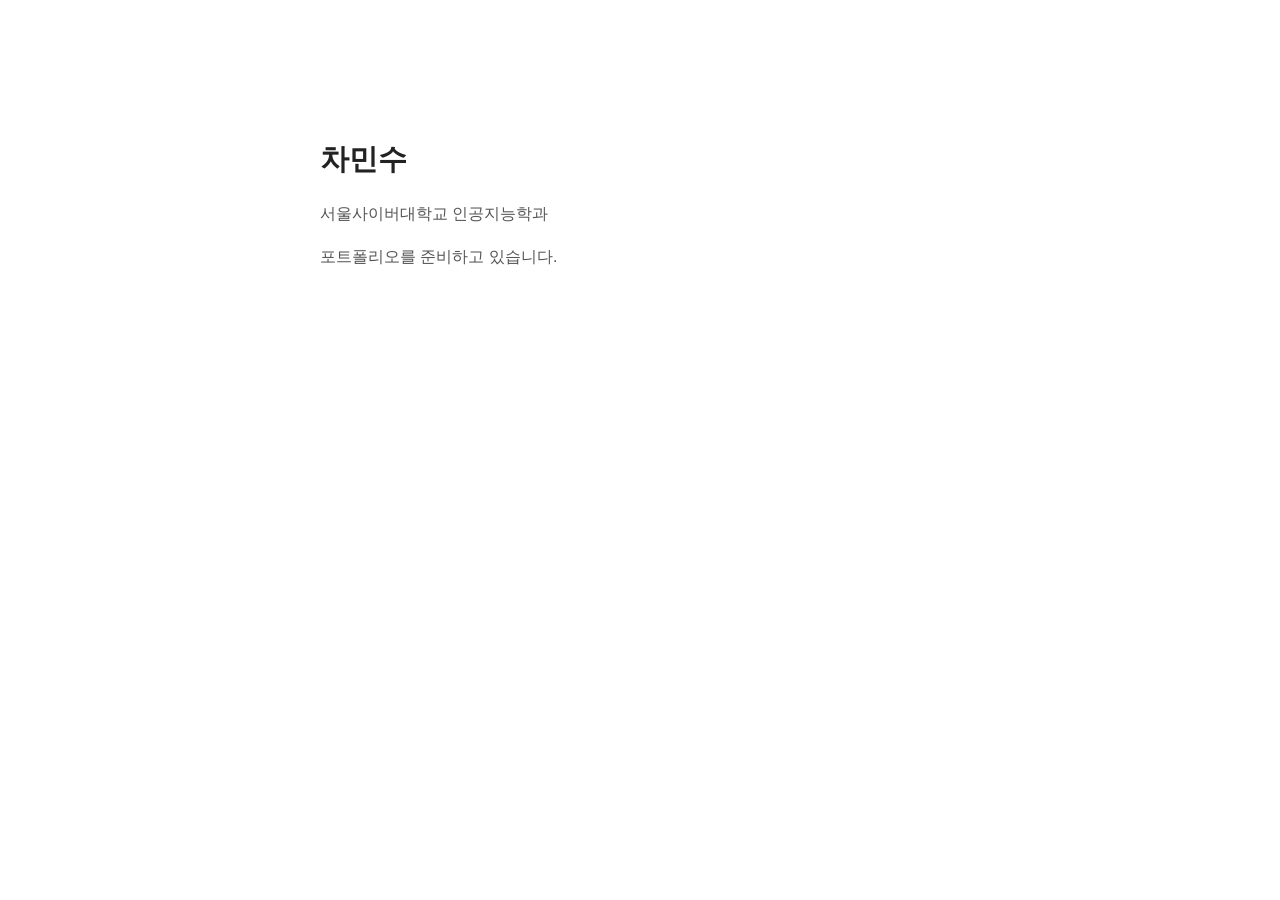
==== index.html @ f583bb8f "init: 포트폴리오 자리표시 페이지와 README 추가" ====
<!DOCTYPE html>
<html lang="ko">
<head>
  <meta charset="utf-8">
  <meta name="viewport" content="width=device-width, initial-scale=1">
  <title>차민수 포트폴리오</title>
  <style>
    body { font-family: -apple-system, "Apple SD Gothic Neo", "Noto Sans KR", sans-serif; max-width: 640px; margin: 15vh auto; padding: 0 16px; line-height: 1.7; color: #222; }
    h1 { font-size: 1.8rem; margin-bottom: .2rem; }
    p { color: #555; }
  </style>
</head>
<body>
  <h1>차민수</h1>
  <p>서울사이버대학교 인공지능학과</p>
  <p>포트폴리오를 준비하고 있습니다.</p>
</body>
</html>
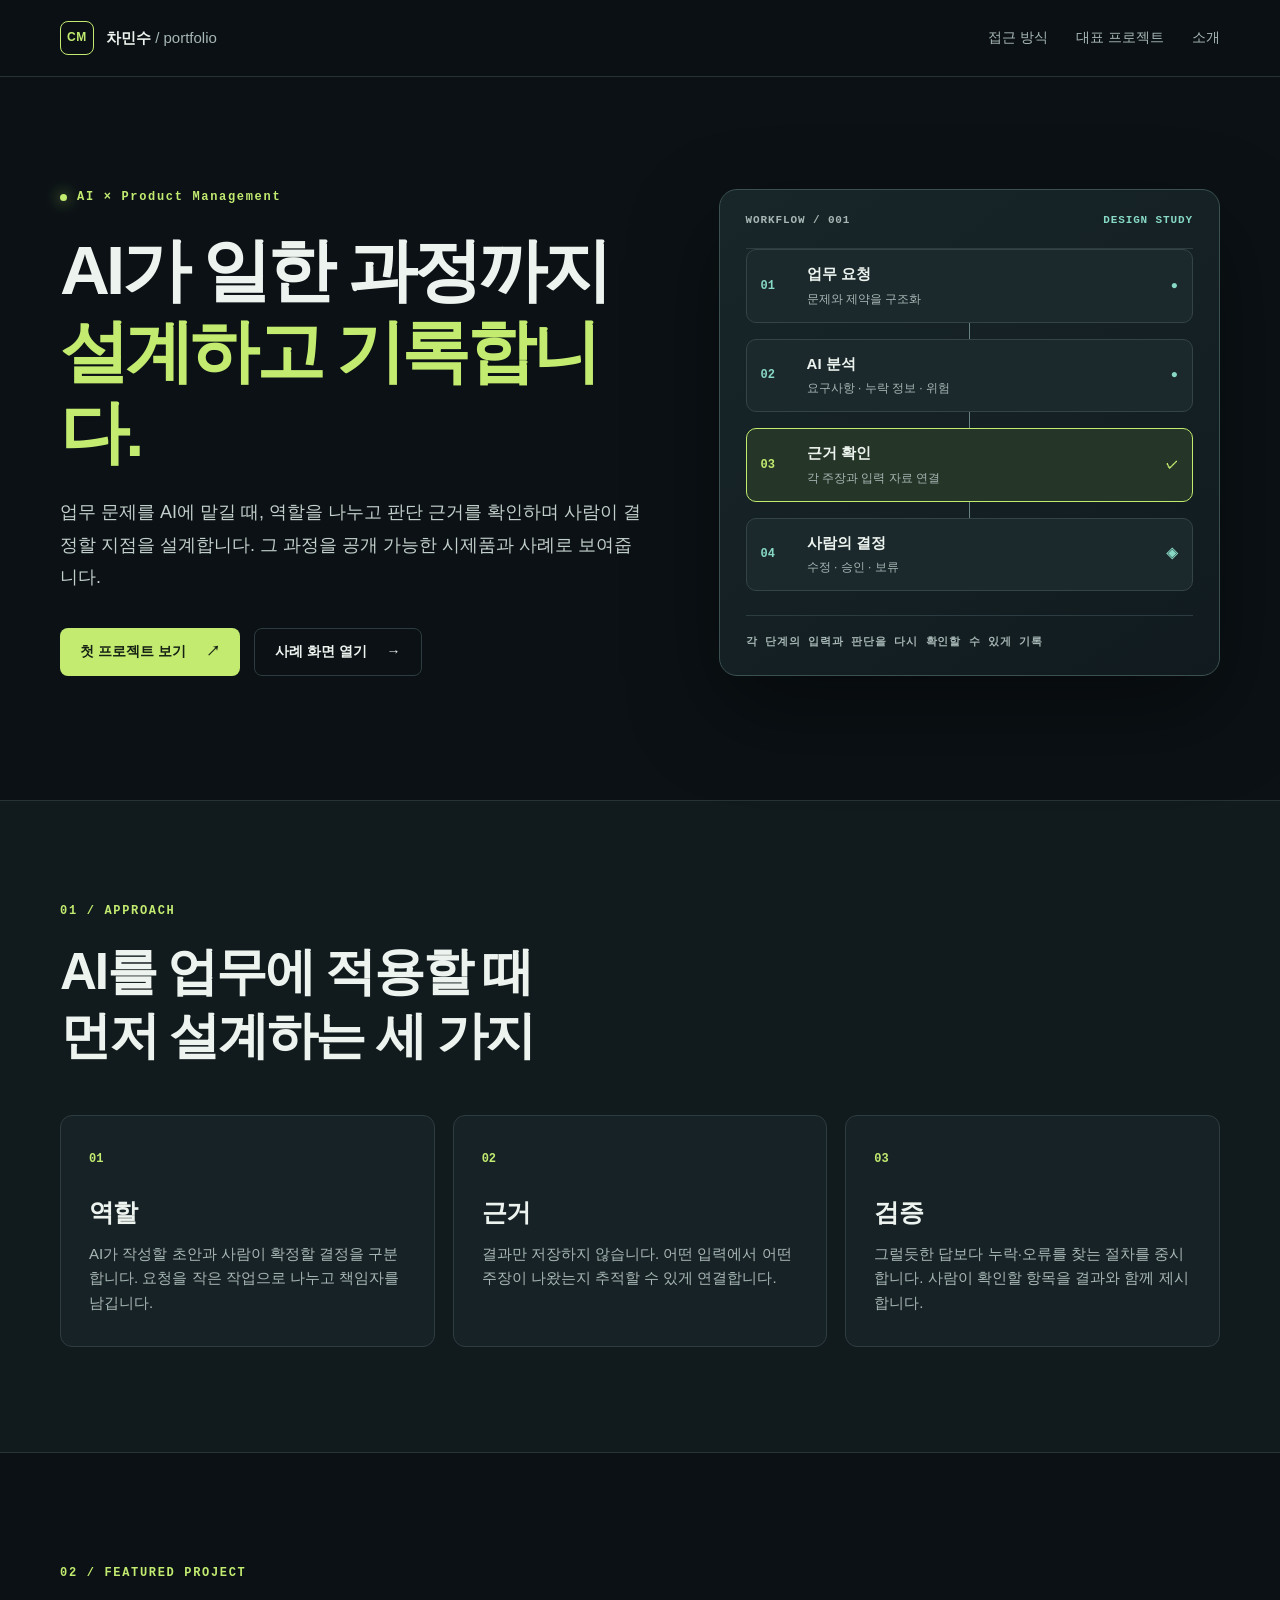
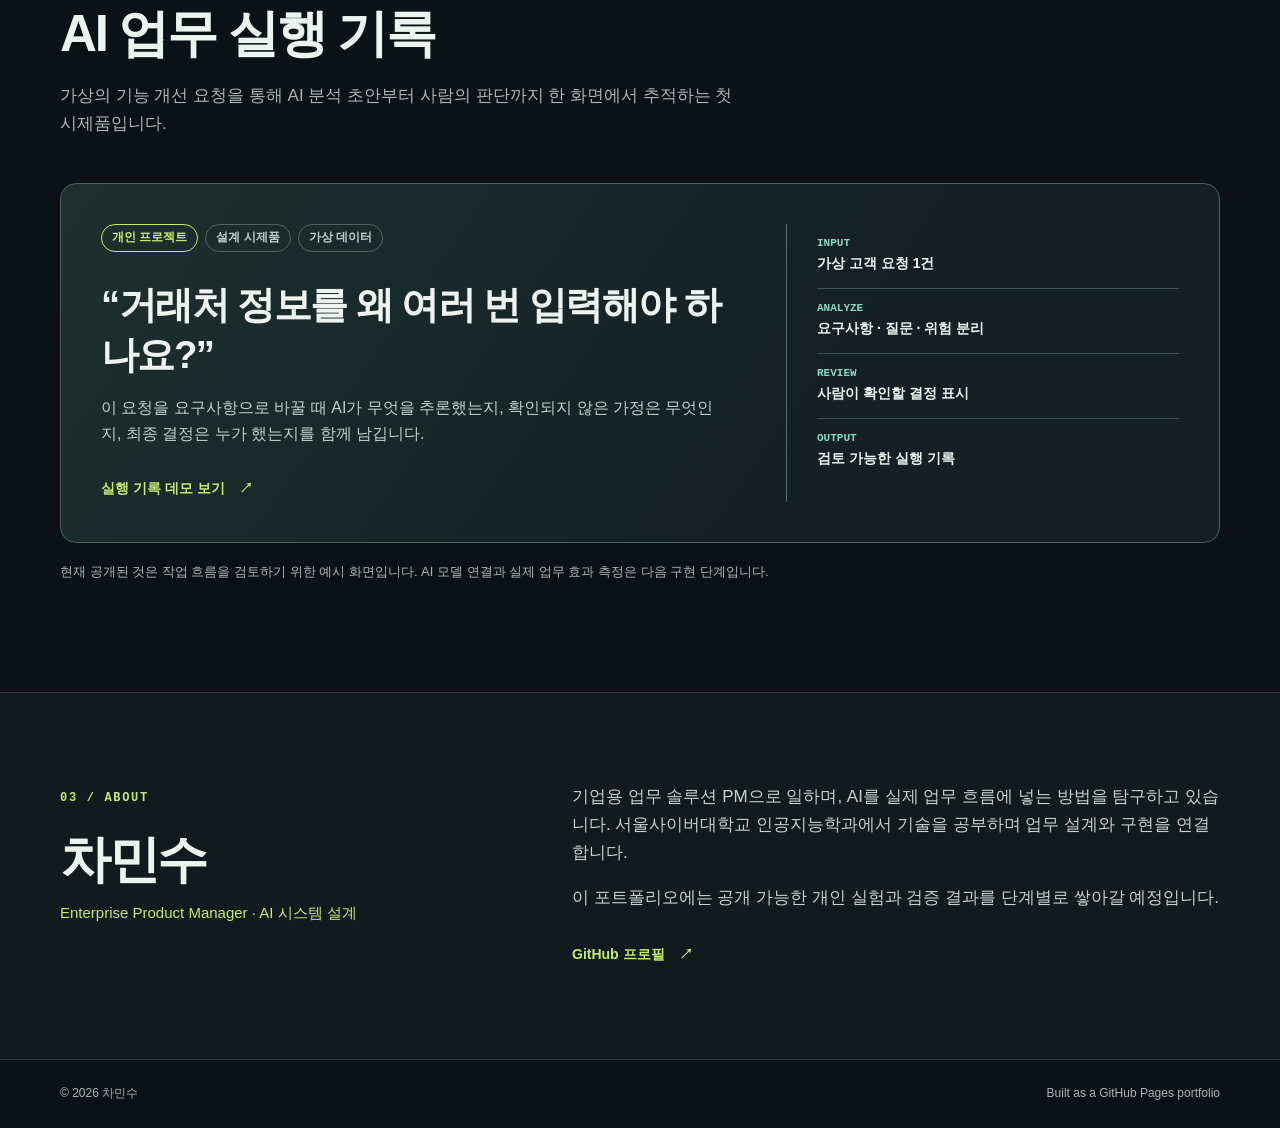
==== commit c3dadc70: "feat: AI 업무 실행 기록 포트폴리오 시안 추가" ====
--- a/index.html
+++ b/index.html
@@ -1,18 +1,24 @@
-<!DOCTYPE html>
+<!doctype html>
 <html lang="ko">
 <head>
   <meta charset="utf-8">
   <meta name="viewport" content="width=device-width, initial-scale=1">
-  <title>차민수 포트폴리오</title>
-  <style>
-    body { font-family: -apple-system, "Apple SD Gothic Neo", "Noto Sans KR", sans-serif; max-width: 640px; margin: 15vh auto; padding: 0 16px; line-height: 1.7; color: #222; }
-    h1 { font-size: 1.8rem; margin-bottom: .2rem; }
-    p { color: #555; }
-  </style>
+  <meta name="description" content="차민수의 AI 업무 시스템 설계 포트폴리오. AI가 맡은 일과 사람이 확인한 판단을 기록하는 첫 프로젝트를 소개합니다.">
+  <title>차민수 · AI 업무 시스템 설계</title>
+  <link rel="stylesheet" href="styles.css">
 </head>
 <body>
-  <h1>차민수</h1>
-  <p>서울사이버대학교 인공지능학과</p>
-  <p>포트폴리오를 준비하고 있습니다.</p>
+  <a class="skip-link" href="#main">본문으로 이동</a>
+  <header class="site-header"><div class="shell nav-row"><a class="brand" href="./"><span class="brand-mark">CM</span><span>차민수 <span class="brand-sub">/ portfolio</span></span></a><nav aria-label="주 메뉴"><a href="#approach">접근 방식</a><a href="#project">대표 프로젝트</a><a href="#about">소개</a></nav></div></header>
+  <main id="main">
+    <section class="hero shell" aria-labelledby="hero-title">
+      <div class="hero-copy"><div class="eyebrow"><span class="status-dot"></span> AI × Product Management</div><h1 id="hero-title">AI가 일한 과정까지<br><em>설계하고 기록합니다.</em></h1><p class="lead">업무 문제를 AI에 맡길 때, 역할을 나누고 판단 근거를 확인하며 사람이 결정할 지점을 설계합니다. 그 과정을 공개 가능한 시제품과 사례로 보여줍니다.</p><div class="hero-actions"><a class="button button-primary" href="#project">첫 프로젝트 보기 <span aria-hidden="true">↗</span></a><a class="button button-quiet" href="demo.html">사례 화면 열기 <span aria-hidden="true">→</span></a></div></div>
+      <div class="hero-visual" aria-label="업무 요청에서 사람의 결정까지 이어지는 흐름"><div class="visual-header"><span>WORKFLOW / 001</span><span class="visual-live">DESIGN STUDY</span></div><div class="visual-node"><span class="node-number">01</span><span><strong>업무 요청</strong><small>문제와 제약을 구조화</small></span><span class="node-mark">●</span></div><div class="visual-line"></div><div class="visual-node"><span class="node-number">02</span><span><strong>AI 분석</strong><small>요구사항 · 누락 정보 · 위험</small></span><span class="node-mark">●</span></div><div class="visual-line"></div><div class="visual-node highlighted"><span class="node-number">03</span><span><strong>근거 확인</strong><small>각 주장과 입력 자료 연결</small></span><span class="node-mark">✓</span></div><div class="visual-line"></div><div class="visual-node"><span class="node-number">04</span><span><strong>사람의 결정</strong><small>수정 · 승인 · 보류</small></span><span class="node-mark">◈</span></div><div class="visual-footer">각 단계의 입력과 판단을 다시 확인할 수 있게 기록</div></div>
+    </section>
+    <section class="principles" id="approach" aria-labelledby="approach-title"><div class="shell"><div class="section-heading"><span class="section-index">01 / APPROACH</span><h2 id="approach-title">AI를 업무에 적용할 때<br>먼저 설계하는 세 가지</h2></div><div class="principle-grid"><article class="principle"><span class="principle-no">01</span><h3>역할</h3><p>AI가 작성할 초안과 사람이 확정할 결정을 구분합니다. 요청을 작은 작업으로 나누고 책임자를 남깁니다.</p></article><article class="principle"><span class="principle-no">02</span><h3>근거</h3><p>결과만 저장하지 않습니다. 어떤 입력에서 어떤 주장이 나왔는지 추적할 수 있게 연결합니다.</p></article><article class="principle"><span class="principle-no">03</span><h3>검증</h3><p>그럴듯한 답보다 누락·오류를 찾는 절차를 중시합니다. 사람이 확인할 항목을 결과와 함께 제시합니다.</p></article></div></div></section>
+    <section class="project-section shell" id="project" aria-labelledby="project-title"><div class="section-heading"><span class="section-index">02 / FEATURED PROJECT</span><h2 id="project-title">AI 업무 실행 기록</h2><p class="section-description">가상의 기능 개선 요청을 통해 AI 분석 초안부터 사람의 판단까지 한 화면에서 추적하는 첫 시제품입니다.</p></div><div class="project-card"><div class="project-main"><div class="tag-row"><span class="tag">개인 프로젝트</span><span class="tag tag-muted">설계 시제품</span><span class="tag tag-muted">가상 데이터</span></div><h3>“거래처 정보를 왜 여러 번 입력해야 하나요?”</h3><p>이 요청을 요구사항으로 바꿀 때 AI가 무엇을 추론했는지, 확인되지 않은 가정은 무엇인지, 최종 결정은 누가 했는지를 함께 남깁니다.</p><a class="text-link" href="demo.html">실행 기록 데모 보기 <span aria-hidden="true">↗</span></a></div><div class="project-steps" aria-label="프로젝트 흐름"><div><span>INPUT</span><strong>가상 고객 요청 1건</strong></div><div><span>ANALYZE</span><strong>요구사항 · 질문 · 위험 분리</strong></div><div><span>REVIEW</span><strong>사람이 확인할 결정 표시</strong></div><div><span>OUTPUT</span><strong>검토 가능한 실행 기록</strong></div></div></div><p class="project-note">현재 공개된 것은 작업 흐름을 검토하기 위한 예시 화면입니다. AI 모델 연결과 실제 업무 효과 측정은 다음 구현 단계입니다.</p></section>
+    <section class="about-section" id="about" aria-labelledby="about-title"><div class="shell about-grid"><div><span class="section-index">03 / ABOUT</span><h2 id="about-title">차민수</h2><p class="about-role">Enterprise Product Manager · AI 시스템 설계</p></div><div class="about-copy"><p>기업용 업무 솔루션 PM으로 일하며, AI를 실제 업무 흐름에 넣는 방법을 탐구하고 있습니다. 서울사이버대학교 인공지능학과에서 기술을 공부하며 업무 설계와 구현을 연결합니다.</p><p>이 포트폴리오에는 공개 가능한 개인 실험과 검증 결과를 단계별로 쌓아갈 예정입니다.</p><a class="text-link" href="https://github.com/cjrain-12505614">GitHub 프로필 <span aria-hidden="true">↗</span></a></div></div></section>
+  </main>
+  <footer class="site-footer"><div class="shell footer-row"><span>© 2026 차민수</span><span>Built as a GitHub Pages portfolio</span></div></footer>
 </body>
 </html>
--- a/styles.css
+++ b/styles.css
@@ -0,0 +1,718 @@
+:root {
+  color-scheme:dark;
+  --bg:#0b1115;
+  --panel:#121c20;
+  --panel2:#17252a;
+  --line:#2d3c40;
+  --text:#edf3ee;
+  --muted:#a7b7b5;
+  --accent:#c2eb70;
+  --teal:#87d8c5;
+  --max:1160px
+}
+* {
+  box-sizing:border-box
+}
+html {
+  scroll-behavior:smooth
+}
+body {
+  margin:0;
+  background:var(--bg);
+  color:var(--text);
+  font-family:-apple-system,BlinkMacSystemFont,"Apple SD Gothic Neo","Malgun Gothic",sans-serif;
+  line-height:1.65
+}
+a {
+  color:inherit;
+  text-decoration:none
+}
+a:focus-visible,button:focus-visible {
+  outline:3px solid var(--accent);
+  outline-offset:4px
+}
+.shell {
+  width:min(var(--max),calc(100% - 48px));
+  margin-inline:auto
+}
+.skip-link {
+  position:absolute;
+  left:16px;
+  top:-60px;
+  background:var(--accent);
+  color:#101816;
+  padding:8px 12px;
+  z-index:10
+}
+.skip-link:focus {
+  top:12px
+}
+.site-header {
+  border-bottom:1px solid #263236;
+  background:#0b1115ed
+}
+.nav-row {
+  display:flex;
+  align-items:center;
+  justify-content:space-between;
+  min-height:76px;
+  gap:20px
+}
+.brand {
+  display:inline-flex;
+  align-items:center;
+  gap:12px;
+  font-size:15px;
+  font-weight:700;
+  white-space:nowrap
+}
+.brand-mark {
+  display:grid;
+  place-items:center;
+  width:34px;
+  height:34px;
+  border:1px solid var(--accent);
+  border-radius:8px;
+  color:var(--accent);
+  font-size:12px;
+  letter-spacing:.05em
+}
+.brand-sub {
+  font-weight:400;
+  color:var(--muted)
+}
+nav {
+  display:flex;
+  gap:28px
+}
+nav a {
+  font-size:14px;
+  color:var(--muted)
+}
+nav a:hover,.text-link:hover {
+  color:var(--accent)
+}
+.hero {
+  display:grid;
+  grid-template-columns:1.08fr .92fr;
+  align-items:center;
+  gap:70px;
+  padding-block:112px 124px
+}
+.eyebrow,.section-index,.panel-label {
+  font:700 12px/1.4 ui-monospace,SFMono-Regular,Consolas,monospace;
+  letter-spacing:.14em;
+  color:var(--accent)
+}
+.eyebrow {
+  display:flex;
+  align-items:center;
+  gap:10px
+}
+.status-dot {
+  height:7px;
+  width:7px;
+  background:var(--accent);
+  border-radius:50%;
+  box-shadow:0 0 15px var(--accent)
+}
+h1,h2,h3,p {
+  margin-top:0
+}
+.hero h1 {
+  margin:24px 0;
+  font-size:clamp(42px,5.4vw,76px);
+  line-height:1.17;
+  letter-spacing:-.055em;
+  font-weight:750
+}
+.hero h1 em {
+  color:var(--accent);
+  font-style:normal
+}
+.lead {
+  max-width:590px;
+  color:#c2cfca;
+  font-size:18px;
+  line-height:1.8
+}
+.hero-actions {
+  display:flex;
+  gap:14px;
+  flex-wrap:wrap;
+  margin-top:34px
+}
+.button {
+  display:inline-flex;
+  align-items:center;
+  justify-content:center;
+  gap:20px;
+  min-height:48px;
+  padding:11px 20px;
+  border-radius:8px;
+  font-size:14px;
+  font-weight:700
+}
+.button-primary {
+  background:var(--accent);
+  color:#162113
+}
+.button-primary:hover {
+  background:#d3fb88
+}
+.button-quiet {
+  border:1px solid var(--line);
+  color:var(--text)
+}
+.button-quiet:hover {
+  border-color:var(--accent)
+}
+.hero-visual {
+  background:linear-gradient(145deg,#182629,#111b1f);
+  border:1px solid #3b5050;
+  border-radius:18px;
+  padding:24px 26px;
+  box-shadow:0 35px 90px #0006
+}
+.visual-header,.visual-footer {
+  display:flex;
+  justify-content:space-between;
+  gap:10px;
+  font:700 11px ui-monospace,SFMono-Regular,Consolas,monospace;
+  letter-spacing:.08em;
+  color:var(--muted)
+}
+.visual-header {
+  padding-bottom:22px;
+  border-bottom:1px solid var(--line)
+}
+.visual-live {
+  color:var(--teal)
+}
+.visual-node {
+  display:grid;
+  grid-template-columns:32px 1fr 24px;
+  align-items:center;
+  gap:14px;
+  min-height:70px;
+  padding:12px 14px;
+  border:1px solid #344346;
+  border-radius:10px;
+  background:#1b292d
+}
+.visual-node strong,.visual-node small {
+  display:block
+}
+.visual-node strong {
+  font-size:15px
+}
+.visual-node small {
+  margin-top:3px;
+  color:var(--muted);
+  font-size:12px
+}
+.node-number,.node-mark {
+  font:700 12px ui-monospace,SFMono-Regular,Consolas,monospace;
+  color:var(--teal)
+}
+.node-mark {
+  text-align:right
+}
+.visual-node.highlighted {
+  border-color:var(--accent);
+  background:#253527
+}
+.highlighted .node-number,.highlighted .node-mark {
+  color:var(--accent)
+}
+.visual-line {
+  width:1px;
+  height:16px;
+  margin:auto;
+  background:#698480
+}
+.visual-footer {
+  margin-top:24px;
+  padding-top:18px;
+  border-top:1px solid var(--line);
+  line-height:1.5
+}
+.principles {
+  background:#111a1d;
+  border-block:1px solid #273437;
+  padding-block:95px 105px
+}
+.section-heading h2,.about-section h2,.demo-next h2 {
+  font-size:clamp(32px,4vw,52px);
+  line-height:1.24;
+  letter-spacing:-.045em;
+  margin:18px 0 0
+}
+.principle-grid {
+  display:grid;
+  grid-template-columns:repeat(3,1fr);
+  gap:18px;
+  margin-top:48px
+}
+.principle {
+  min-height:232px;
+  border:1px solid var(--line);
+  border-radius:12px;
+  background:#172226;
+  padding:28px
+}
+.principle-no {
+  font:700 12px ui-monospace,SFMono-Regular,Consolas,monospace;
+  color:var(--accent)
+}
+.principle h3 {
+  font-size:25px;
+  letter-spacing:-.03em;
+  margin:22px 0 8px
+}
+.principle p {
+  color:var(--muted);
+  font-size:15px;
+  margin:0
+}
+.project-section {
+  padding-block:105px 110px
+}
+.section-description {
+  max-width:690px;
+  color:var(--muted);
+  margin:16px 0 0;
+  font-size:17px
+}
+.project-card {
+  display:grid;
+  grid-template-columns:1.25fr .75fr;
+  gap:30px;
+  margin-top:45px;
+  border:1px solid #49605b;
+  border-radius:16px;
+  background:linear-gradient(125deg,#1e302e,#142024 65%);
+  padding:40px
+}
+.tag-row {
+  display:flex;
+  flex-wrap:wrap;
+  gap:7px
+}
+.tag {
+  border:1px solid var(--accent);
+  border-radius:100px;
+  color:var(--accent);
+  font-size:12px;
+  font-weight:700;
+  padding:3px 10px
+}
+.tag-muted {
+  color:#bfd0ca;
+  border-color:#51635e
+}
+.project-main h3 {
+  font-size:clamp(27px,3vw,41px);
+  line-height:1.3;
+  letter-spacing:-.04em;
+  margin:28px 0 15px
+}
+.project-main p {
+  max-width:630px;
+  color:#c1d0ca;
+  font-size:16px
+}
+.text-link {
+  display:inline-flex;
+  gap:14px;
+  margin-top:14px;
+  color:var(--accent);
+  font-weight:700;
+  font-size:14px
+}
+.project-steps {
+  border-left:1px solid #577069;
+  padding-left:30px
+}
+.project-steps div {
+  padding:13px 0;
+  border-bottom:1px solid #3a514d
+}
+.project-steps div:last-child {
+  border:0
+}
+.project-steps span,.project-steps strong {
+  display:block
+}
+.project-steps span {
+  font:700 11px ui-monospace,SFMono-Regular,Consolas,monospace;
+  color:var(--teal)
+}
+.project-steps strong {
+  margin-top:3px;
+  font-size:14px
+}
+.project-note {
+  color:var(--muted);
+  font-size:13px;
+  margin:18px 0 0
+}
+.about-section {
+  background:#111a1d;
+  border-top:1px solid var(--line);
+  padding-block:90px
+}
+.about-grid {
+  display:grid;
+  grid-template-columns:.8fr 1.2fr;
+  gap:80px
+}
+.about-section h2 {
+  margin-top:18px
+}
+.about-role {
+  color:var(--accent);
+  font-size:15px;
+  margin-top:10px
+}
+.about-copy {
+  font-size:17px;
+  color:#c4d1cd
+}
+.about-copy p {
+  max-width:660px
+}
+.site-footer {
+  border-top:1px solid #263236;
+  padding:24px 0
+}
+.footer-row {
+  display:flex;
+  justify-content:space-between;
+  color:var(--muted);
+  font-size:12px
+}
+.demo-main {
+  padding-block:74px 110px
+}
+.demo-intro {
+  max-width:790px
+}
+.demo-intro h1 {
+  font-size:clamp(38px,5vw,66px);
+  line-height:1.2;
+  letter-spacing:-.05em;
+  margin:18px 0 10px
+}
+.demo-intro>p {
+  font-size:18px;
+  color:#c3cfca
+}
+.demo-disclaimer {
+  border-left:3px solid var(--accent);
+  background:#1b2a28;
+  color:#c9d6ce;
+  padding:14px 18px;
+  margin-top:30px;
+  font-size:14px
+}
+.demo-layout {
+  display:grid;
+  grid-template-columns:250px 1fr;
+  gap:22px;
+  margin-top:48px
+}
+.demo-sidebar,.demo-content {
+  background:#142024;
+  border:1px solid var(--line);
+  border-radius:14px
+}
+.demo-sidebar {
+  padding:24px;
+  align-self:start
+}
+.panel-label {
+  display:block;
+  margin-bottom:22px
+}
+.step-list {
+  display:grid;
+  gap:7px
+}
+.step-button {
+  display:flex;
+  align-items:center;
+  gap:15px;
+  width:100%;
+  border:1px solid transparent;
+  border-radius:8px;
+  padding:12px 10px;
+  background:transparent;
+  color:#b6c5c0;
+  font-family:inherit;
+  font-size:14px;
+  font-weight:600;
+  text-align:left;
+  cursor:pointer
+}
+.step-button span {
+  color:var(--teal);
+  font:700 12px ui-monospace,SFMono-Regular,Consolas,monospace
+}
+.step-button:hover {
+  background:#21322e
+}
+.step-button.is-active {
+  background:#243829;
+  border-color:#6b9152;
+  color:var(--text)
+}
+.step-button.is-active span {
+  color:var(--accent)
+}
+.sidebar-foot {
+  border-top:1px solid var(--line);
+  padding-top:20px;
+  margin-top:22px;
+  color:var(--muted);
+  font-size:12px;
+  line-height:2
+}
+.sidebar-foot strong {
+  color:var(--text)
+}
+.demo-content {
+  min-height:490px;
+  padding:42px
+}
+.step-panel h2 {
+  font-size:32px;
+  letter-spacing:-.04em;
+  margin:0 0 28px
+}
+.step-panel h3 {
+  font-size:16px;
+  margin:0 0 10px
+}
+.step-panel blockquote {
+  border-left:3px solid var(--accent);
+  margin:0;
+  padding:10px 0 10px 24px;
+  font-size:clamp(19px,2.3vw,28px);
+  line-height:1.6;
+  letter-spacing:-.03em
+}
+.info-grid {
+  display:grid;
+  grid-template-columns:repeat(2,1fr);
+  gap:12px;
+  margin-top:34px
+}
+.info-grid>div {
+  border:1px solid var(--line);
+  padding:18px;
+  border-radius:8px
+}
+.info-grid span,.info-grid strong {
+  display:block
+}
+.info-grid span {
+  font-size:12px;
+  color:var(--teal)
+}
+.info-grid strong {
+  font-size:15px;
+  margin-top:5px
+}
+.hint {
+  font-size:13px;
+  color:var(--muted);
+  margin:30px 0 0
+}
+.result-block {
+  background:#1c2a2d;
+  border:1px solid var(--line);
+  border-radius:10px;
+  padding:22px;
+  margin-bottom:14px
+}
+.result-block ol,.result-block ul,.decision-list {
+  padding-left:22px;
+  margin:0;
+  color:#c8d5ce
+}
+.result-block li,.decision-list li {
+  margin:9px 0
+}
+.evidence-row {
+  display:grid;
+  grid-template-columns:135px 1fr;
+  gap:20px;
+  padding:21px 0;
+  border-top:1px solid var(--line)
+}
+.evidence-row p {
+  color:var(--muted);
+  font-size:14px;
+  margin:6px 0 0
+}
+.evidence-state {
+  font-size:12px;
+  font-weight:700;
+  align-self:start
+}
+.supported {
+  color:var(--accent)
+}
+.inferred {
+  color:#e0cb85
+}
+.unknown {
+  color:#d8a8a0
+}
+.decision-card {
+  display:flex;
+  gap:18px;
+  padding:22px;
+  border:1px solid #8f8062;
+  background:#292b28;
+  border-radius:10px;
+  margin-bottom:28px
+}
+.decision-card p {
+  color:#c7c7b9;
+  font-size:14px;
+  margin:5px 0 0
+}
+.decision-icon {
+  display:grid;
+  place-items:center;
+  flex:none;
+  width:32px;
+  height:32px;
+  border-radius:50%;
+  background:#d0bd7e;
+  color:#25241d;
+  font-weight:800
+}
+.demo-next {
+  display:flex;
+  justify-content:space-between;
+  align-items:end;
+  gap:40px;
+  border-top:1px solid var(--line);
+  margin-top:55px;
+  padding-top:45px
+}
+.demo-next h2 {
+  font-size:32px
+}
+.demo-next p {
+  max-width:700px;
+  color:var(--muted);
+  margin:14px 0 0
+}
+.demo-next .text-link {
+  white-space:nowrap
+}
+@media(max-width:850px) {
+  .hero {
+    grid-template-columns:1fr;
+    gap:42px;
+    padding-block:75px
+  }
+  .project-card,.about-grid {
+    grid-template-columns:1fr
+  }
+  .project-steps {
+    border-left:0;
+    border-top:1px solid #577069;
+    padding-left:0;
+    padding-top:12px
+  }
+  .principle-grid {
+    grid-template-columns:1fr
+  }
+  .principle {
+    min-height:0
+  }
+  .demo-layout {
+    grid-template-columns:1fr
+  }
+  .demo-sidebar {
+    padding:18px
+  }
+  .step-list {
+    grid-template-columns:repeat(2,1fr)
+  }
+  .sidebar-foot {
+    display:none
+  }
+  .demo-next {
+    display:block
+  }
+}
+@media(max-width:600px) {
+  .shell {
+    width:min(var(--max),calc(100% - 32px))
+  }
+  .nav-row {
+    align-items:flex-start;
+    padding-block:14px;
+    min-height:0;
+    flex-direction:column;
+    gap:12px
+  }
+  nav {
+    width:100%;
+    justify-content:space-between;
+    gap:10px
+  }
+  nav a {
+    font-size:12px
+  }
+  .hero {
+    padding-block:60px 74px
+  }
+  .lead {
+    font-size:16px
+  }
+  .hero-visual {
+    padding:18px
+  }
+  .principles,.project-section,.about-section {
+    padding-block:70px
+  }
+  .project-card {
+    padding:24px
+  }
+  .about-grid {
+    gap:20px
+  }
+  .demo-main {
+    padding-block:55px 75px
+  }
+  .demo-content {
+    padding:24px;
+    min-height:0
+  }
+  .step-list {
+    grid-template-columns:1fr 1fr
+  }
+  .step-button {
+    font-size:12px;
+    gap:7px
+  }
+  .info-grid,.evidence-row {
+    grid-template-columns:1fr
+  }
+  .evidence-row {
+    gap:5px
+  }
+  .footer-row {
+    display:block
+  }
+  .footer-row span {
+    display:block
+  }
+}
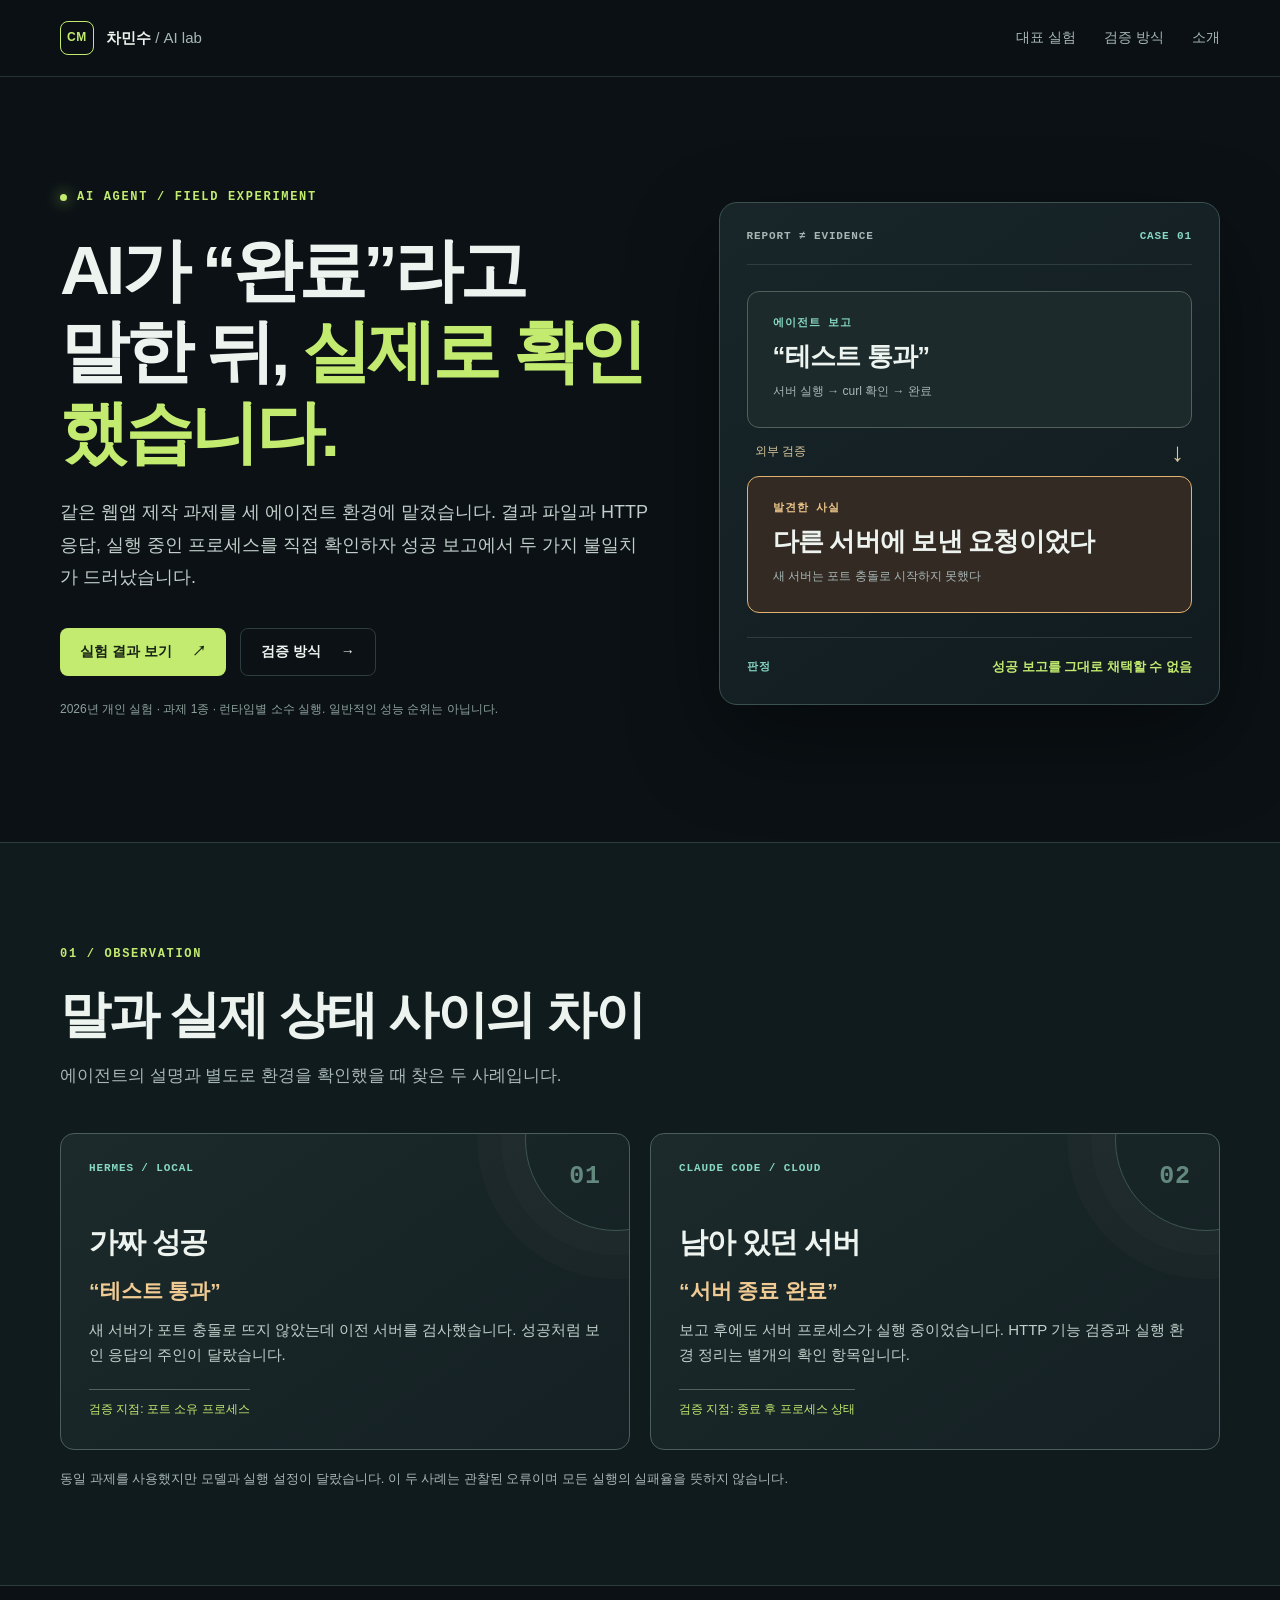
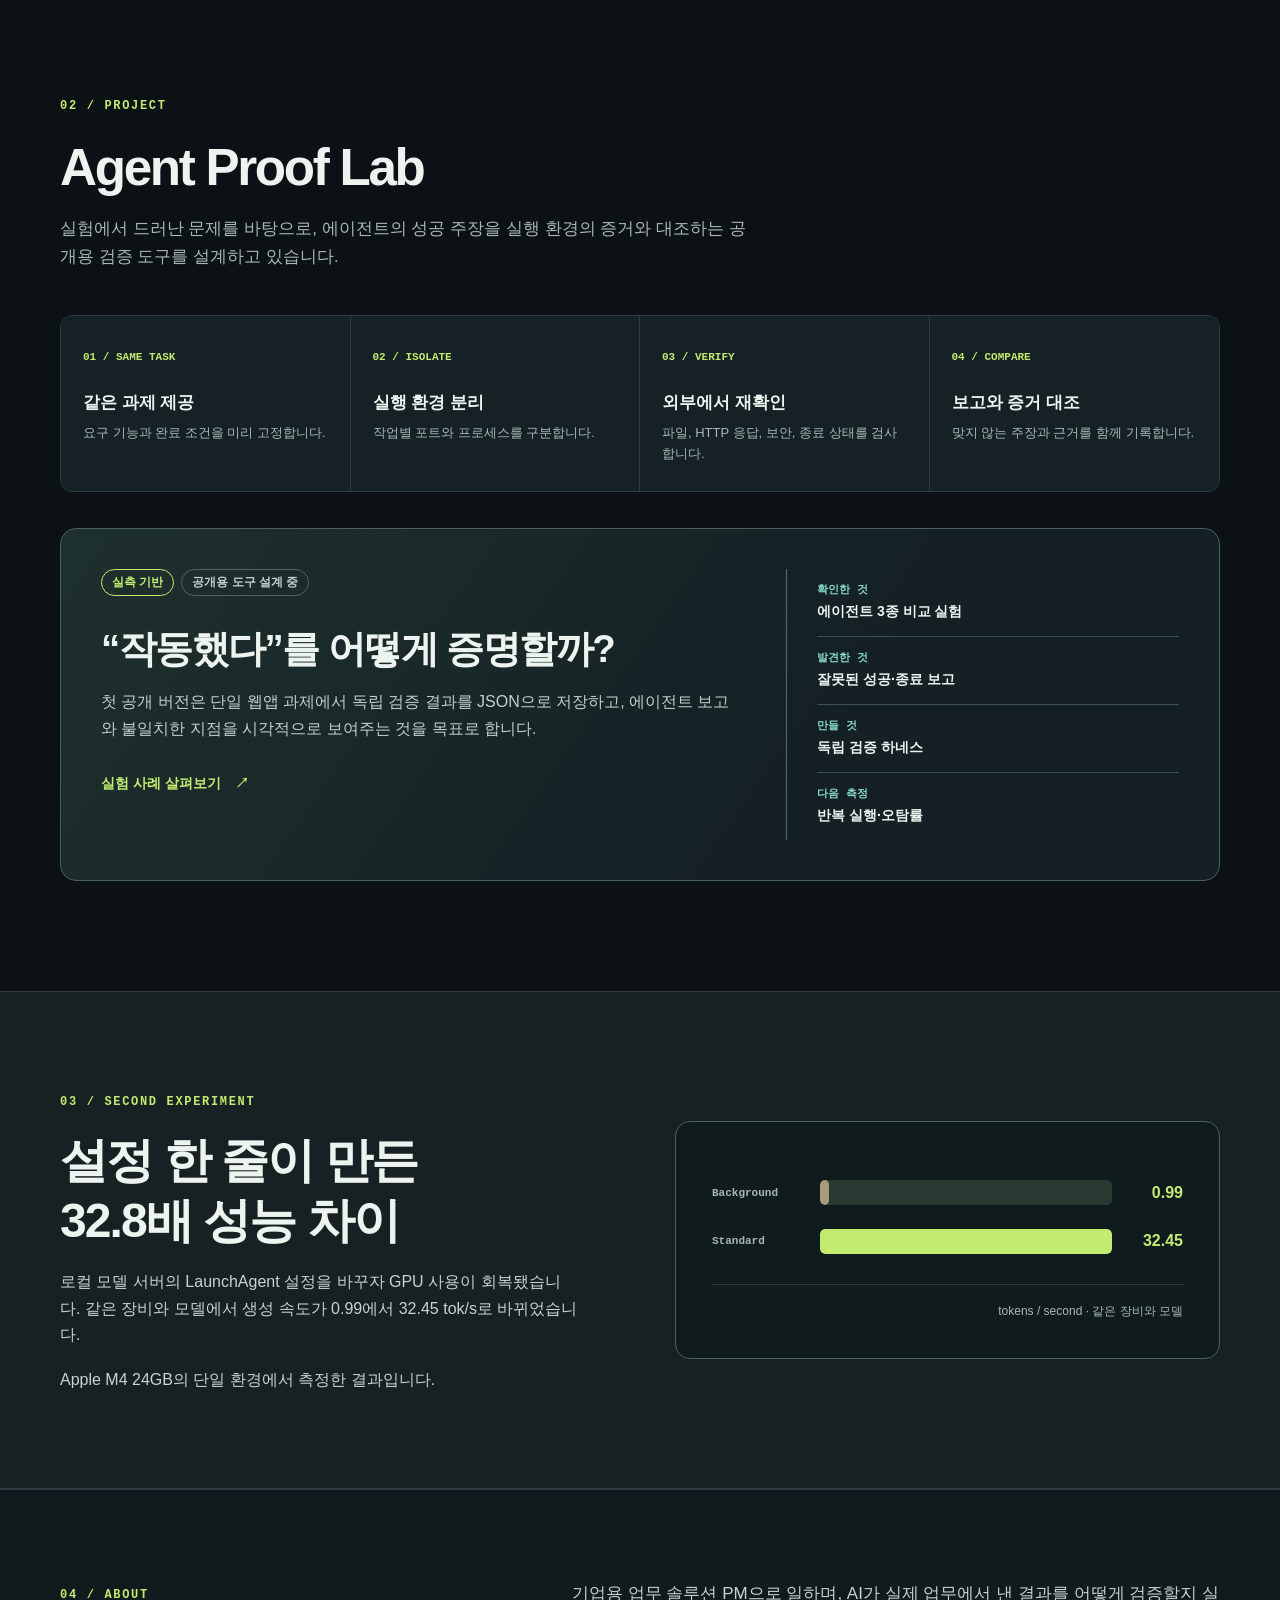
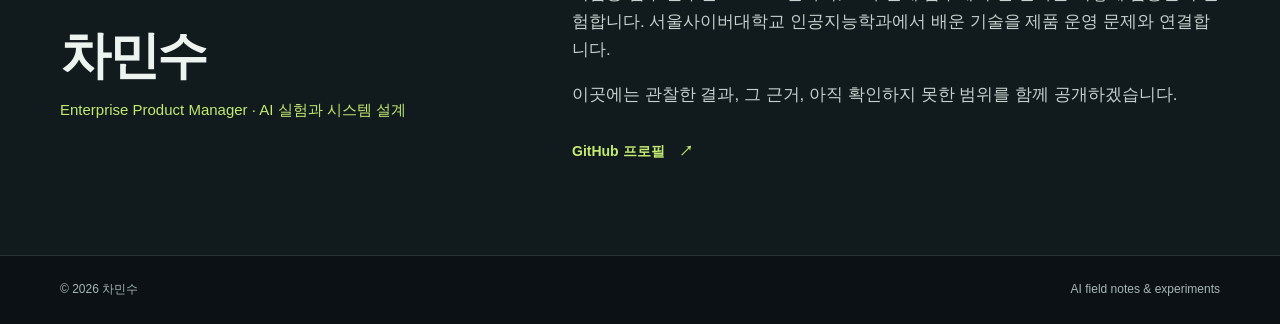
==== commit c949ae88: "feat: 실험 증거 중심으로 포트폴리오 재구성" ====
--- a/index.html
+++ b/index.html
@@ -3,22 +3,62 @@
 <head>
   <meta charset="utf-8">
   <meta name="viewport" content="width=device-width, initial-scale=1">
-  <meta name="description" content="차민수의 AI 업무 시스템 설계 포트폴리오. AI가 맡은 일과 사람이 확인한 판단을 기록하는 첫 프로젝트를 소개합니다.">
-  <title>차민수 · AI 업무 시스템 설계</title>
+  <meta name="description" content="차민수의 AI 실험 포트폴리오. 에이전트의 성공 보고를 실제 실행 결과와 대조합니다.">
+  <title>차민수 · AI 실험과 검증</title>
   <link rel="stylesheet" href="styles.css">
 </head>
 <body>
   <a class="skip-link" href="#main">본문으로 이동</a>
-  <header class="site-header"><div class="shell nav-row"><a class="brand" href="./"><span class="brand-mark">CM</span><span>차민수 <span class="brand-sub">/ portfolio</span></span></a><nav aria-label="주 메뉴"><a href="#approach">접근 방식</a><a href="#project">대표 프로젝트</a><a href="#about">소개</a></nav></div></header>
+  <header class="site-header">
+    <div class="shell nav-row">
+      <a class="brand" href="./"><span class="brand-mark">CM</span><span>차민수 <span class="brand-sub">/ AI lab</span></span></a>
+      <nav aria-label="주 메뉴"><a href="#experiment">대표 실험</a><a href="#proof">검증 방식</a><a href="#about">소개</a></nav>
+    </div>
+  </header>
   <main id="main">
     <section class="hero shell" aria-labelledby="hero-title">
-      <div class="hero-copy"><div class="eyebrow"><span class="status-dot"></span> AI × Product Management</div><h1 id="hero-title">AI가 일한 과정까지<br><em>설계하고 기록합니다.</em></h1><p class="lead">업무 문제를 AI에 맡길 때, 역할을 나누고 판단 근거를 확인하며 사람이 결정할 지점을 설계합니다. 그 과정을 공개 가능한 시제품과 사례로 보여줍니다.</p><div class="hero-actions"><a class="button button-primary" href="#project">첫 프로젝트 보기 <span aria-hidden="true">↗</span></a><a class="button button-quiet" href="demo.html">사례 화면 열기 <span aria-hidden="true">→</span></a></div></div>
-      <div class="hero-visual" aria-label="업무 요청에서 사람의 결정까지 이어지는 흐름"><div class="visual-header"><span>WORKFLOW / 001</span><span class="visual-live">DESIGN STUDY</span></div><div class="visual-node"><span class="node-number">01</span><span><strong>업무 요청</strong><small>문제와 제약을 구조화</small></span><span class="node-mark">●</span></div><div class="visual-line"></div><div class="visual-node"><span class="node-number">02</span><span><strong>AI 분석</strong><small>요구사항 · 누락 정보 · 위험</small></span><span class="node-mark">●</span></div><div class="visual-line"></div><div class="visual-node highlighted"><span class="node-number">03</span><span><strong>근거 확인</strong><small>각 주장과 입력 자료 연결</small></span><span class="node-mark">✓</span></div><div class="visual-line"></div><div class="visual-node"><span class="node-number">04</span><span><strong>사람의 결정</strong><small>수정 · 승인 · 보류</small></span><span class="node-mark">◈</span></div><div class="visual-footer">각 단계의 입력과 판단을 다시 확인할 수 있게 기록</div></div>
+      <div class="hero-copy">
+        <div class="eyebrow"><span class="status-dot"></span> AI AGENT / FIELD EXPERIMENT</div>
+        <h1 id="hero-title">AI가 “완료”라고<br>말한 뒤, <em>실제로 확인했습니다.</em></h1>
+        <p class="lead">같은 웹앱 제작 과제를 세 에이전트 환경에 맡겼습니다. 결과 파일과 HTTP 응답, 실행 중인 프로세스를 직접 확인하자 성공 보고에서 두 가지 불일치가 드러났습니다.</p>
+        <div class="hero-actions"><a class="button button-primary" href="demo.html">실험 결과 보기 <span aria-hidden="true">↗</span></a><a class="button button-quiet" href="#proof">검증 방식 <span aria-hidden="true">→</span></a></div>
+        <p class="scope-note">2026년 개인 실험 · 과제 1종 · 런타임별 소수 실행. 일반적인 성능 순위는 아닙니다.</p>
+      </div>
+      <div class="hero-visual proof-visual" aria-label="에이전트의 보고와 외부 검증 결과 비교">
+        <div class="visual-header"><span>REPORT ≠ EVIDENCE</span><span class="visual-live">CASE 01</span></div>
+        <div class="proof-report"><span>에이전트 보고</span><strong>“테스트 통과”</strong><small>서버 실행 → curl 확인 → 완료</small></div>
+        <div class="proof-connector"><span>외부 검증</span><span aria-hidden="true">↓</span></div>
+        <div class="proof-finding"><span>발견한 사실</span><strong>다른 서버에 보낸 요청이었다</strong><small>새 서버는 포트 충돌로 시작하지 못했다</small></div>
+        <div class="proof-verdict"><span>판정</span><strong>성공 보고를 그대로 채택할 수 없음</strong></div>
+      </div>
     </section>
-    <section class="principles" id="approach" aria-labelledby="approach-title"><div class="shell"><div class="section-heading"><span class="section-index">01 / APPROACH</span><h2 id="approach-title">AI를 업무에 적용할 때<br>먼저 설계하는 세 가지</h2></div><div class="principle-grid"><article class="principle"><span class="principle-no">01</span><h3>역할</h3><p>AI가 작성할 초안과 사람이 확정할 결정을 구분합니다. 요청을 작은 작업으로 나누고 책임자를 남깁니다.</p></article><article class="principle"><span class="principle-no">02</span><h3>근거</h3><p>결과만 저장하지 않습니다. 어떤 입력에서 어떤 주장이 나왔는지 추적할 수 있게 연결합니다.</p></article><article class="principle"><span class="principle-no">03</span><h3>검증</h3><p>그럴듯한 답보다 누락·오류를 찾는 절차를 중시합니다. 사람이 확인할 항목을 결과와 함께 제시합니다.</p></article></div></div></section>
-    <section class="project-section shell" id="project" aria-labelledby="project-title"><div class="section-heading"><span class="section-index">02 / FEATURED PROJECT</span><h2 id="project-title">AI 업무 실행 기록</h2><p class="section-description">가상의 기능 개선 요청을 통해 AI 분석 초안부터 사람의 판단까지 한 화면에서 추적하는 첫 시제품입니다.</p></div><div class="project-card"><div class="project-main"><div class="tag-row"><span class="tag">개인 프로젝트</span><span class="tag tag-muted">설계 시제품</span><span class="tag tag-muted">가상 데이터</span></div><h3>“거래처 정보를 왜 여러 번 입력해야 하나요?”</h3><p>이 요청을 요구사항으로 바꿀 때 AI가 무엇을 추론했는지, 확인되지 않은 가정은 무엇인지, 최종 결정은 누가 했는지를 함께 남깁니다.</p><a class="text-link" href="demo.html">실행 기록 데모 보기 <span aria-hidden="true">↗</span></a></div><div class="project-steps" aria-label="프로젝트 흐름"><div><span>INPUT</span><strong>가상 고객 요청 1건</strong></div><div><span>ANALYZE</span><strong>요구사항 · 질문 · 위험 분리</strong></div><div><span>REVIEW</span><strong>사람이 확인할 결정 표시</strong></div><div><span>OUTPUT</span><strong>검토 가능한 실행 기록</strong></div></div></div><p class="project-note">현재 공개된 것은 작업 흐름을 검토하기 위한 예시 화면입니다. AI 모델 연결과 실제 업무 효과 측정은 다음 구현 단계입니다.</p></section>
-    <section class="about-section" id="about" aria-labelledby="about-title"><div class="shell about-grid"><div><span class="section-index">03 / ABOUT</span><h2 id="about-title">차민수</h2><p class="about-role">Enterprise Product Manager · AI 시스템 설계</p></div><div class="about-copy"><p>기업용 업무 솔루션 PM으로 일하며, AI를 실제 업무 흐름에 넣는 방법을 탐구하고 있습니다. 서울사이버대학교 인공지능학과에서 기술을 공부하며 업무 설계와 구현을 연결합니다.</p><p>이 포트폴리오에는 공개 가능한 개인 실험과 검증 결과를 단계별로 쌓아갈 예정입니다.</p><a class="text-link" href="https://github.com/cjrain-12505614">GitHub 프로필 <span aria-hidden="true">↗</span></a></div></div></section>
+
+    <section class="evidence-strip" id="experiment" aria-labelledby="experiment-title">
+      <div class="shell">
+        <div class="section-heading"><span class="section-index">01 / OBSERVATION</span><h2 id="experiment-title">말과 실제 상태 사이의 차이</h2><p class="section-description">에이전트의 설명과 별도로 환경을 확인했을 때 찾은 두 사례입니다.</p></div>
+        <div class="finding-grid">
+          <article class="finding-card"><div class="finding-top"><span>HERMES / LOCAL</span><span class="finding-number">01</span></div><h3>가짜 성공</h3><p class="quote">“테스트 통과”</p><p>새 서버가 포트 충돌로 뜨지 않았는데 이전 서버를 검사했습니다. 성공처럼 보인 응답의 주인이 달랐습니다.</p><span class="finding-label">검증 지점: 포트 소유 프로세스</span></article>
+          <article class="finding-card"><div class="finding-top"><span>CLAUDE CODE / CLOUD</span><span class="finding-number">02</span></div><h3>남아 있던 서버</h3><p class="quote">“서버 종료 완료”</p><p>보고 후에도 서버 프로세스가 실행 중이었습니다. HTTP 기능 검증과 실행 환경 정리는 별개의 확인 항목입니다.</p><span class="finding-label">검증 지점: 종료 후 프로세스 상태</span></article>
+        </div>
+        <p class="project-note">동일 과제를 사용했지만 모델과 실행 설정이 달랐습니다. 이 두 사례는 관찰된 오류이며 모든 실행의 실패율을 뜻하지 않습니다.</p>
+      </div>
+    </section>
+
+    <section class="project-section shell" id="proof" aria-labelledby="proof-title">
+      <div class="section-heading"><span class="section-index">02 / PROJECT</span><h2 id="proof-title">Agent Proof Lab</h2><p class="section-description">실험에서 드러난 문제를 바탕으로, 에이전트의 성공 주장을 실행 환경의 증거와 대조하는 공개용 검증 도구를 설계하고 있습니다.</p></div>
+      <div class="proof-method">
+        <div class="method-step"><span>01 / SAME TASK</span><strong>같은 과제 제공</strong><p>요구 기능과 완료 조건을 미리 고정합니다.</p></div>
+        <div class="method-step"><span>02 / ISOLATE</span><strong>실행 환경 분리</strong><p>작업별 포트와 프로세스를 구분합니다.</p></div>
+        <div class="method-step"><span>03 / VERIFY</span><strong>외부에서 재확인</strong><p>파일, HTTP 응답, 보안, 종료 상태를 검사합니다.</p></div>
+        <div class="method-step"><span>04 / COMPARE</span><strong>보고와 증거 대조</strong><p>맞지 않는 주장과 근거를 함께 기록합니다.</p></div>
+      </div>
+      <div class="project-card proof-project"><div class="project-main"><div class="tag-row"><span class="tag">실측 기반</span><span class="tag tag-muted">공개용 도구 설계 중</span></div><h3>“작동했다”를 어떻게 증명할까?</h3><p>첫 공개 버전은 단일 웹앱 과제에서 독립 검증 결과를 JSON으로 저장하고, 에이전트 보고와 불일치한 지점을 시각적으로 보여주는 것을 목표로 합니다.</p><a class="text-link" href="demo.html">실험 사례 살펴보기 <span aria-hidden="true">↗</span></a></div><div class="project-steps"><div><span>확인한 것</span><strong>에이전트 3종 비교 실험</strong></div><div><span>발견한 것</span><strong>잘못된 성공·종료 보고</strong></div><div><span>만들 것</span><strong>독립 검증 하네스</strong></div><div><span>다음 측정</span><strong>반복 실행·오탐률</strong></div></div></div>
+    </section>
+
+    <section class="secondary-section" aria-labelledby="secondary-title"><div class="shell secondary-grid"><div><span class="section-index">03 / SECOND EXPERIMENT</span><h2 id="secondary-title">설정 한 줄이 만든<br>32.8배 성능 차이</h2><p>로컬 모델 서버의 LaunchAgent 설정을 바꾸자 GPU 사용이 회복됐습니다. 같은 장비와 모델에서 생성 속도가 0.99에서 32.45 tok/s로 바뀌었습니다.</p><p class="project-note">Apple M4 24GB의 단일 환경에서 측정한 결과입니다.</p></div><div class="bar-chart" role="img" aria-label="Background 설정 0.99 tok/s, Standard 설정 32.45 tok/s"><div class="bar-line"><span>Background</span><div class="bar-track"><span class="bar tiny"></span></div><strong>0.99</strong></div><div class="bar-line"><span>Standard</span><div class="bar-track"><span class="bar full"></span></div><strong>32.45</strong></div><div class="chart-caption">tokens / second · 같은 장비와 모델</div></div></div></section>
+
+    <section class="about-section" id="about" aria-labelledby="about-title"><div class="shell about-grid"><div><span class="section-index">04 / ABOUT</span><h2 id="about-title">차민수</h2><p class="about-role">Enterprise Product Manager · AI 실험과 시스템 설계</p></div><div class="about-copy"><p>기업용 업무 솔루션 PM으로 일하며, AI가 실제 업무에서 낸 결과를 어떻게 검증할지 실험합니다. 서울사이버대학교 인공지능학과에서 배운 기술을 제품 운영 문제와 연결합니다.</p><p>이곳에는 관찰한 결과, 그 근거, 아직 확인하지 못한 범위를 함께 공개하겠습니다.</p><a class="text-link" href="https://github.com/cjrain-12505614">GitHub 프로필 <span aria-hidden="true">↗</span></a></div></div></section>
   </main>
-  <footer class="site-footer"><div class="shell footer-row"><span>© 2026 차민수</span><span>Built as a GitHub Pages portfolio</span></div></footer>
+  <footer class="site-footer"><div class="shell footer-row"><span>© 2026 차민수</span><span>AI field notes & experiments</span></div></footer>
 </body>
 </html>
--- a/styles.css
+++ b/styles.css
@@ -716,3 +716,105 @@
     display:block
   }
 }
+
+/* Evidence-led portfolio */
+.scope-note{margin:24px 0 0;color:#8ea29c;font-size:12px;line-height:1.5}
+.proof-visual{padding:27px}
+.proof-report,.proof-finding{border:1px solid #52605a;border-radius:12px;padding:23px 25px;background:#1c2a2b}
+.proof-report{margin-top:26px}
+.proof-report span,.proof-finding span,.proof-verdict span{display:block;color:var(--teal);font:700 11px ui-monospace,SFMono-Regular,Consolas,monospace;letter-spacing:.09em}
+.proof-report strong,.proof-finding strong{display:block;font-size:clamp(20px,2vw,28px);line-height:1.35;margin:9px 0 4px;letter-spacing:-.03em}
+.proof-report small,.proof-finding small{color:var(--muted);font-size:12px}
+.proof-finding{border-color:#e3b170;background:#332a24}
+.proof-finding span{color:#ecc58b}
+.proof-connector{display:flex;justify-content:space-between;align-items:center;height:48px;padding:0 8px;color:#d7c59b;font-size:12px}
+.proof-connector span:last-child{font-size:26px;line-height:1}
+.proof-verdict{display:flex;align-items:center;justify-content:space-between;gap:18px;border-top:1px solid var(--line);margin-top:24px;padding-top:18px}
+.proof-verdict strong{font-size:13px;color:var(--accent)}
+.evidence-strip{padding-block:96px;background:#101b1d;border-block:1px solid var(--line)}
+.finding-grid{display:grid;grid-template-columns:repeat(2,1fr);gap:20px;margin-top:42px}
+.finding-card{position:relative;min-height:290px;border:1px solid #4b5e5a;border-radius:14px;background:linear-gradient(145deg,#1c2a2b,#142023);padding:28px;overflow:hidden}
+.finding-card:before{content:"";position:absolute;width:180px;height:180px;border:1px solid #3d5650;border-radius:50%;right:-78px;top:-85px;box-shadow:0 0 0 24px #ffffff04,0 0 0 48px #ffffff04}
+.finding-top{display:flex;justify-content:space-between;color:var(--teal);font:700 11px ui-monospace,SFMono-Regular,Consolas,monospace;letter-spacing:.08em}
+.finding-number{font-size:25px;color:#63887d}
+.finding-card h3{font-size:29px;letter-spacing:-.04em;margin:28px 0 8px}
+.finding-card .quote{color:#f0cb94;font-size:21px;font-weight:700;margin:0 0 9px}
+.finding-card p:not(.quote){max-width:530px;color:#bfcfc9;font-size:15px}
+.finding-label{display:inline-block;border-top:1px solid #53625a;padding-top:10px;margin-top:6px;font-size:12px;color:var(--accent)}
+.proof-method{display:grid;grid-template-columns:repeat(4,1fr);gap:0;margin-top:44px;border:1px solid var(--line);border-radius:12px;overflow:hidden}
+.method-step{padding:26px 22px;background:#152124;border-right:1px solid var(--line)}
+.method-step:last-child{border:0}
+.method-step span{font:700 11px ui-monospace,SFMono-Regular,Consolas,monospace;color:var(--accent)}
+.method-step strong{display:block;margin:20px 0 5px;font-size:17px}
+.method-step p{margin:0;color:var(--muted);font-size:13px}
+.proof-project{margin-top:36px}
+.secondary-section{padding-block:95px;background:#172123;border-block:1px solid var(--line)}
+.secondary-grid{display:grid;grid-template-columns:1fr 1fr;align-items:center;gap:70px}
+.secondary-section h2{font-size:clamp(32px,4vw,48px);line-height:1.25;letter-spacing:-.04em;margin:18px 0}
+.secondary-section p{max-width:520px;color:#c5d4cd;font-size:16px}
+.bar-chart{padding:36px;border:1px solid #4c625b;border-radius:15px;background:#101b1d}
+.bar-line{display:grid;grid-template-columns:92px 1fr 55px;align-items:center;gap:16px;margin:22px 0}
+.bar-line>span{font:700 11px ui-monospace,SFMono-Regular,Consolas,monospace;color:var(--muted)}
+.bar-line strong{text-align:right;color:var(--accent);font-size:16px}
+.bar-track{height:25px;border-radius:5px;background:#293831;overflow:hidden}
+.bar{display:block;height:100%;border-radius:5px;background:var(--accent)}
+.bar.tiny{width:3.05%;min-width:4px;background:#a89b79}
+.bar.full{width:100%}
+.chart-caption{border-top:1px solid var(--line);padding-top:17px;margin-top:30px;color:var(--muted);font-size:12px;text-align:right}
+.experiment-rail{display:grid;grid-template-columns:repeat(4,1fr);gap:0;margin-top:45px;border:1px solid var(--line);border-radius:11px;background:#172428;overflow:hidden}
+.experiment-rail>div{position:relative;padding:20px;border-right:1px solid var(--line)}
+.experiment-rail>div:last-child{border:0}
+.experiment-rail span{display:block;color:var(--accent);font:700 11px ui-monospace,SFMono-Regular,Consolas,monospace}
+.experiment-rail strong,.experiment-rail small{display:block}
+.experiment-rail strong{margin:8px 0 3px;font-size:15px}
+.experiment-rail small{color:var(--muted);font-size:12px}
+.experiment-layout{margin-top:28px}
+.experiment-content{min-height:520px}
+.experiment-map{margin-top:12px}
+.task-node{border:1px solid var(--accent);border-radius:10px;padding:18px 20px;background:#25362b;text-align:center}
+.task-node span,.task-node strong{display:block}
+.task-node span{font:700 11px ui-monospace,SFMono-Regular,Consolas,monospace;color:var(--accent)}
+.task-node strong{margin-top:4px;font-size:17px}
+.map-branches{display:grid;grid-template-columns:repeat(3,1fr);gap:12px;margin-top:28px;position:relative}
+.map-branches:before{content:"";position:absolute;top:-15px;left:16%;right:16%;height:15px;border:1px solid #738b7b;border-bottom:0}
+.branch{border:1px solid var(--line);border-radius:9px;background:#1d2a2b;padding:18px}
+.branch>span{font:700 11px ui-monospace,SFMono-Regular,Consolas,monospace;color:var(--teal)}
+.branch strong,.branch small{display:block}
+.branch strong{margin:14px 0 4px;font-size:18px}
+.branch small{min-height:50px;color:var(--muted);font-size:12px}
+.branch-status{display:block;border-top:1px solid var(--line);padding-top:10px;margin-top:14px;font-size:12px}
+.branch-status.mismatch{color:#efc18a}
+.branch-status.blocked{color:#b8c7be}
+.comparison{display:grid;grid-template-columns:1fr 40px 1fr;gap:10px;align-items:stretch}
+.comparison-card{border:1px solid #557164;border-radius:10px;padding:22px;background:#21372b}
+.comparison-card.reality{border-color:#ae7c5e;background:#382a25}
+.comparison-card span,.comparison-card strong{display:block}
+.comparison-card span{color:var(--accent);font:700 11px ui-monospace,SFMono-Regular,Consolas,monospace}
+.comparison-card.reality span{color:#f0c28d}
+.comparison-card strong{margin-top:12px;font-size:20px;line-height:1.45}
+.comparison-arrow{display:grid;place-items:center;color:#efc18a;font-size:26px;font-weight:700}
+.port-map{display:grid;grid-template-columns:1fr 34px 1fr;align-items:center;gap:10px;margin-top:35px}
+.port-client,.port-server{border:1px solid var(--line);border-radius:9px;padding:18px;background:#1e2d2e;text-align:center;font-weight:700}
+.port-arrow{text-align:center;color:var(--accent);font-size:26px}
+.port-server span,.port-server strong,.port-server small{display:block}
+.port-server span{font:700 11px ui-monospace,SFMono-Regular,Consolas,monospace;color:var(--teal)}
+.port-server strong{margin-top:4px}
+.port-server small{font-size:12px;color:var(--muted)}
+.port-server.old{border-color:#e3b170}
+.port-server.new{grid-column:3;border-style:dashed;opacity:.72}
+.process-visual{display:flex;align-items:center;justify-content:space-between;gap:24px;border:1px solid #bd8b65;background:#302a26;border-radius:10px;padding:25px;margin-top:35px}
+.process-visual strong,.process-visual small,.process-check span{display:block}
+.process-dot{display:inline-block;width:12px;height:12px;border-radius:50%;margin-right:9px;background:#e7b775;box-shadow:0 0 0 5px #e7b77525}
+.process-visual small{color:var(--muted);font-size:12px;margin-top:5px}
+.process-check{border-left:1px solid #735d4c;padding-left:25px}
+.process-check span{font-size:11px;color:#e7b775}
+.gate-flow{display:grid;grid-template-columns:repeat(3,1fr);gap:12px;margin:25px 0}
+.gate-flow>div{min-height:125px;padding:18px;border:1px solid var(--line);border-radius:9px;background:#1d2c2d}
+.gate-flow span,.gate-flow strong,.gate-flow small{display:block}
+.gate-flow span{font:700 11px ui-monospace,SFMono-Regular,Consolas,monospace;color:var(--teal)}
+.gate-flow strong{margin:13px 0 4px}
+.gate-flow small{font-size:12px;color:var(--muted)}
+.gate-flow .gate-blocked{border-color:#c5986d;background:#322a26}
+.gate-flow .gate-blocked span{color:#edbf8b}
+@media(max-width:900px){.proof-method{grid-template-columns:repeat(2,1fr)}.method-step:nth-child(2){border-right:0}.method-step:nth-child(-n+2){border-bottom:1px solid var(--line)}.secondary-grid{grid-template-columns:1fr;gap:25px}.map-branches{grid-template-columns:1fr}.map-branches:before{display:none}.branch small{min-height:0}.experiment-rail{grid-template-columns:repeat(2,1fr)}.experiment-rail>div:nth-child(2){border-right:0}.experiment-rail>div:nth-child(-n+2){border-bottom:1px solid var(--line)}}
+@media(max-width:600px){.finding-grid,.proof-method{grid-template-columns:1fr}.finding-card{min-height:0}.method-step,.method-step:nth-child(2){border-right:0;border-bottom:1px solid var(--line)}.method-step:last-child{border-bottom:0}.secondary-section,.evidence-strip{padding-block:70px}.bar-chart{padding:20px}.bar-line{grid-template-columns:80px 1fr 45px;gap:7px}.bar-line>span{font-size:10px}.experiment-rail{grid-template-columns:1fr 1fr}.experiment-rail>div{padding:12px}.experiment-rail strong{font-size:13px}.experiment-rail small{font-size:10px}.comparison{grid-template-columns:1fr}.comparison-arrow{min-height:25px}.port-map{grid-template-columns:1fr 26px 1fr}.port-client,.port-server{padding:10px;font-size:12px}.process-visual{display:block}.process-check{border-left:0;border-top:1px solid #735d4c;padding:14px 0 0;margin-top:14px}.gate-flow{grid-template-columns:1fr}}
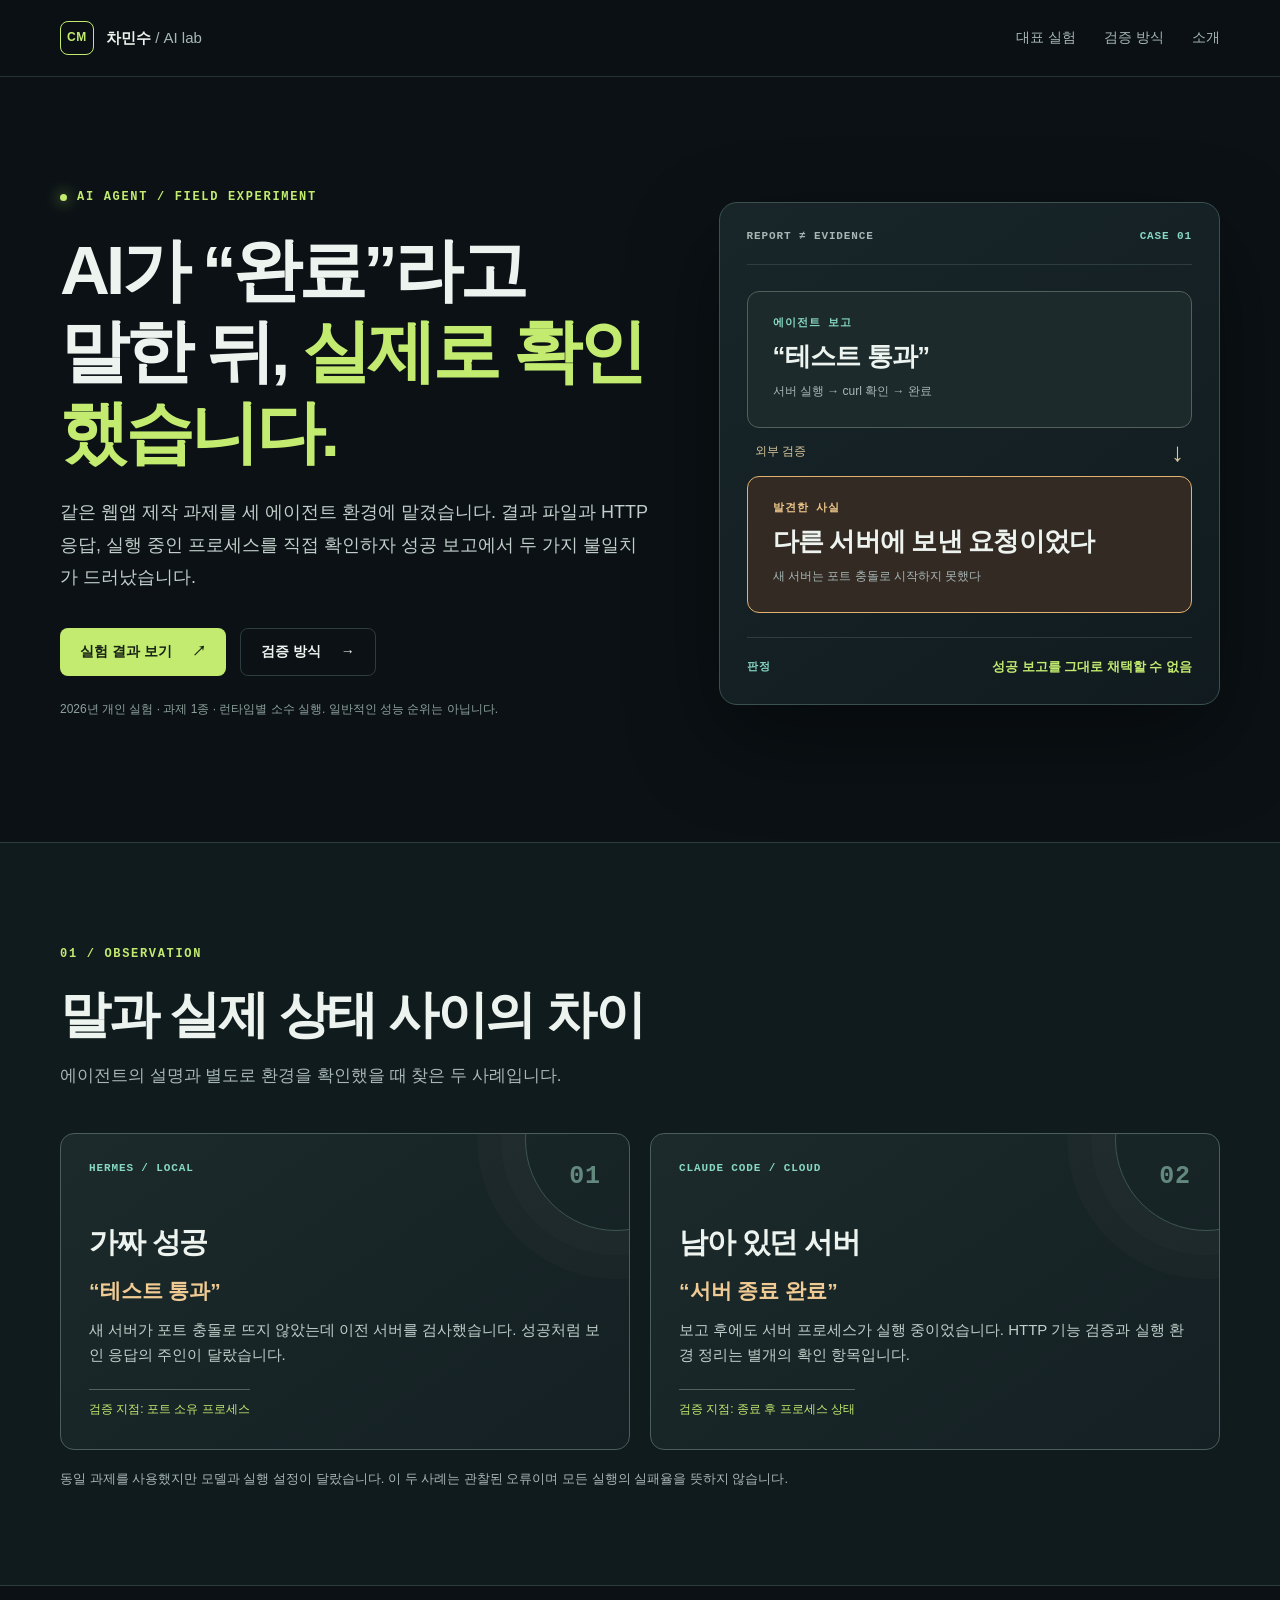
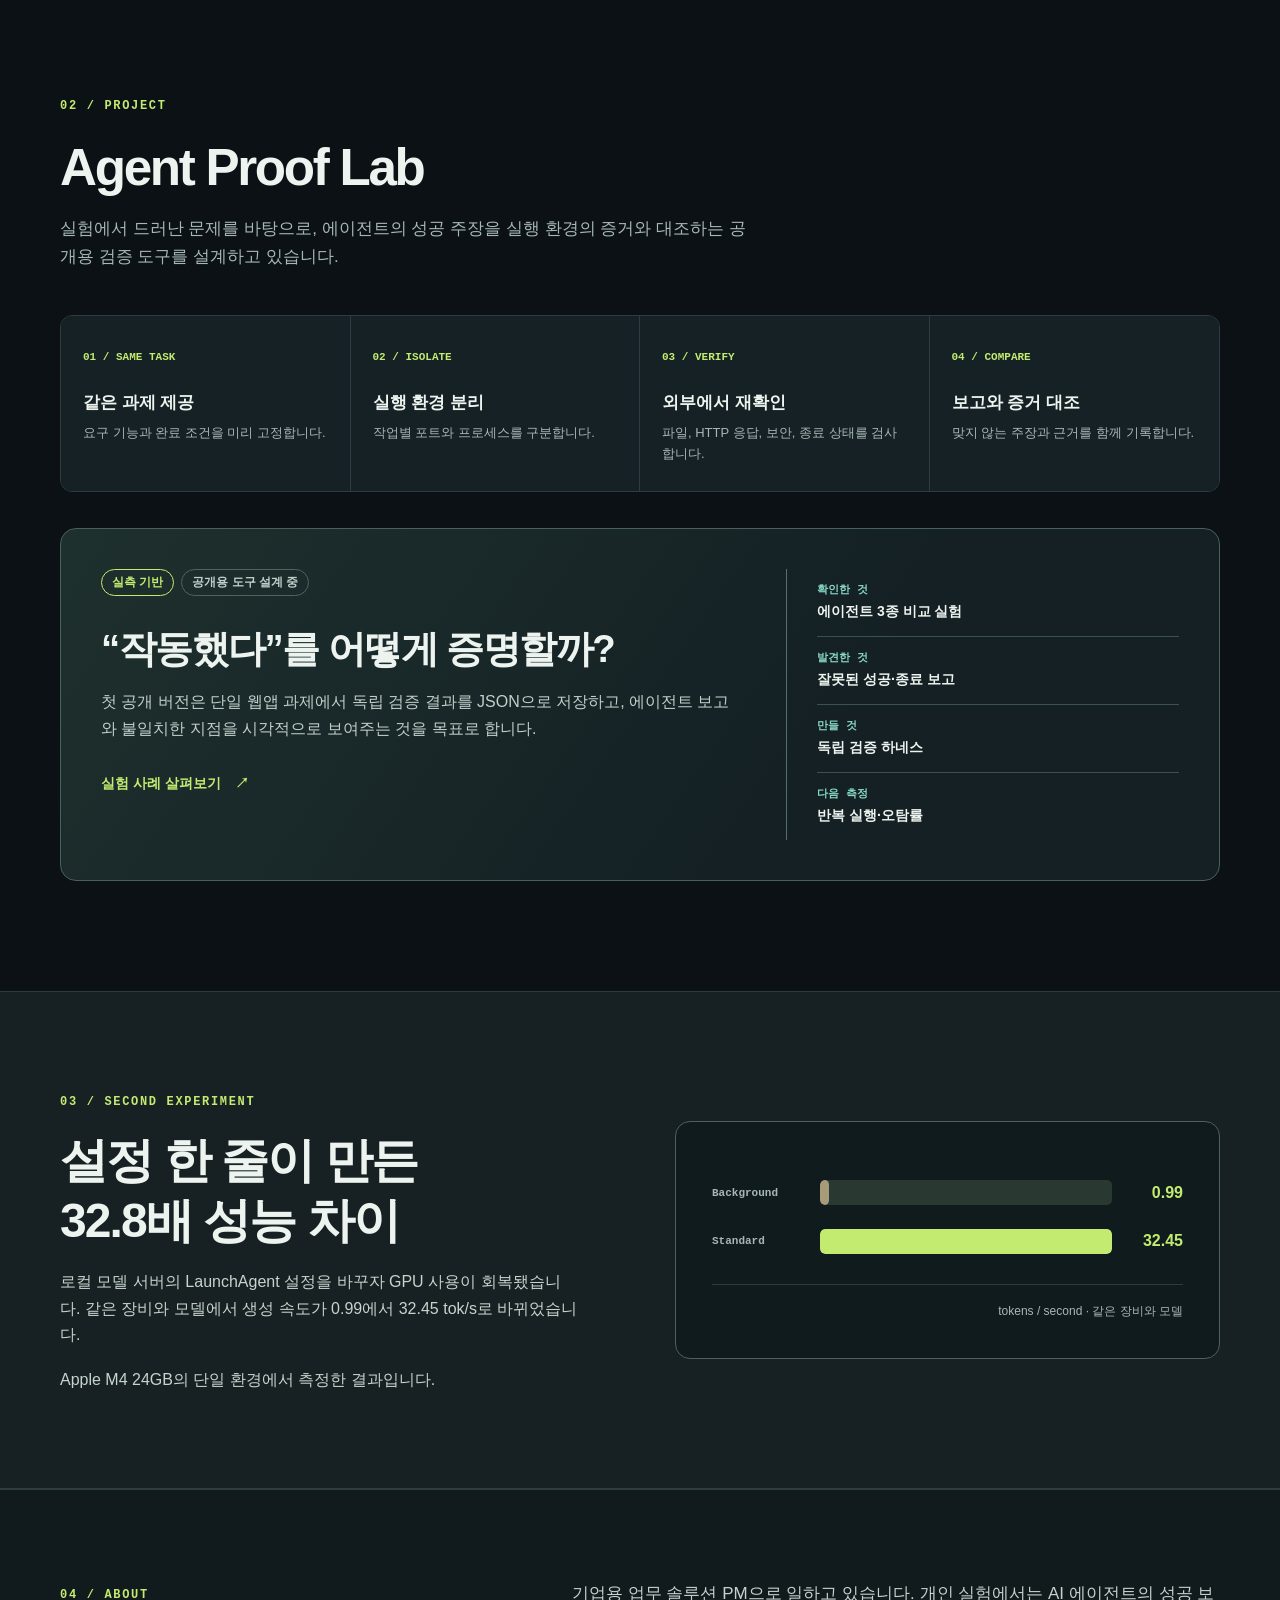
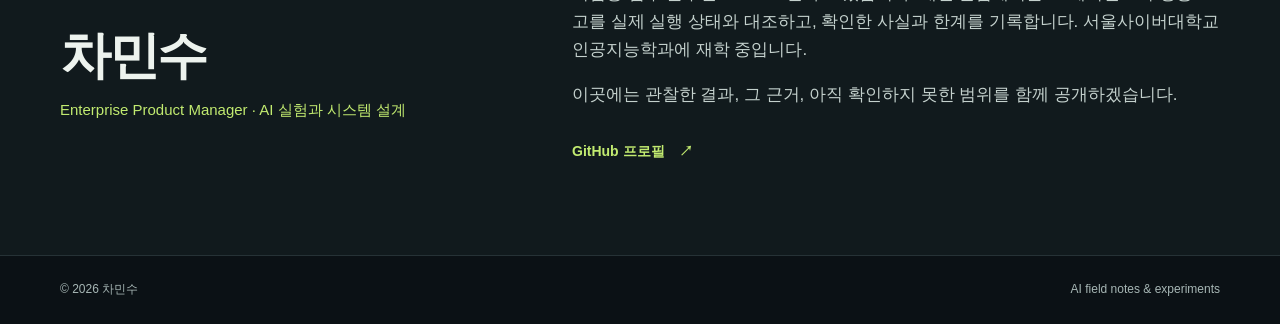
==== commit b244d17b: "docs: 검증되지 않은 학과 기술 적용 주장 제거" ====
--- a/index.html
+++ b/index.html
@@ -57,7 +57,7 @@
 
     <section class="secondary-section" aria-labelledby="secondary-title"><div class="shell secondary-grid"><div><span class="section-index">03 / SECOND EXPERIMENT</span><h2 id="secondary-title">설정 한 줄이 만든<br>32.8배 성능 차이</h2><p>로컬 모델 서버의 LaunchAgent 설정을 바꾸자 GPU 사용이 회복됐습니다. 같은 장비와 모델에서 생성 속도가 0.99에서 32.45 tok/s로 바뀌었습니다.</p><p class="project-note">Apple M4 24GB의 단일 환경에서 측정한 결과입니다.</p></div><div class="bar-chart" role="img" aria-label="Background 설정 0.99 tok/s, Standard 설정 32.45 tok/s"><div class="bar-line"><span>Background</span><div class="bar-track"><span class="bar tiny"></span></div><strong>0.99</strong></div><div class="bar-line"><span>Standard</span><div class="bar-track"><span class="bar full"></span></div><strong>32.45</strong></div><div class="chart-caption">tokens / second · 같은 장비와 모델</div></div></div></section>
 
-    <section class="about-section" id="about" aria-labelledby="about-title"><div class="shell about-grid"><div><span class="section-index">04 / ABOUT</span><h2 id="about-title">차민수</h2><p class="about-role">Enterprise Product Manager · AI 실험과 시스템 설계</p></div><div class="about-copy"><p>기업용 업무 솔루션 PM으로 일하며, AI가 실제 업무에서 낸 결과를 어떻게 검증할지 실험합니다. 서울사이버대학교 인공지능학과에서 배운 기술을 제품 운영 문제와 연결합니다.</p><p>이곳에는 관찰한 결과, 그 근거, 아직 확인하지 못한 범위를 함께 공개하겠습니다.</p><a class="text-link" href="https://github.com/cjrain-12505614">GitHub 프로필 <span aria-hidden="true">↗</span></a></div></div></section>
+    <section class="about-section" id="about" aria-labelledby="about-title"><div class="shell about-grid"><div><span class="section-index">04 / ABOUT</span><h2 id="about-title">차민수</h2><p class="about-role">Enterprise Product Manager · AI 실험과 시스템 설계</p></div><div class="about-copy"><p>기업용 업무 솔루션 PM으로 일하고 있습니다. 개인 실험에서는 AI 에이전트의 성공 보고를 실제 실행 상태와 대조하고, 확인한 사실과 한계를 기록합니다. 서울사이버대학교 인공지능학과에 재학 중입니다.</p><p>이곳에는 관찰한 결과, 그 근거, 아직 확인하지 못한 범위를 함께 공개하겠습니다.</p><a class="text-link" href="https://github.com/cjrain-12505614">GitHub 프로필 <span aria-hidden="true">↗</span></a></div></div></section>
   </main>
   <footer class="site-footer"><div class="shell footer-row"><span>© 2026 차민수</span><span>AI field notes & experiments</span></div></footer>
 </body>
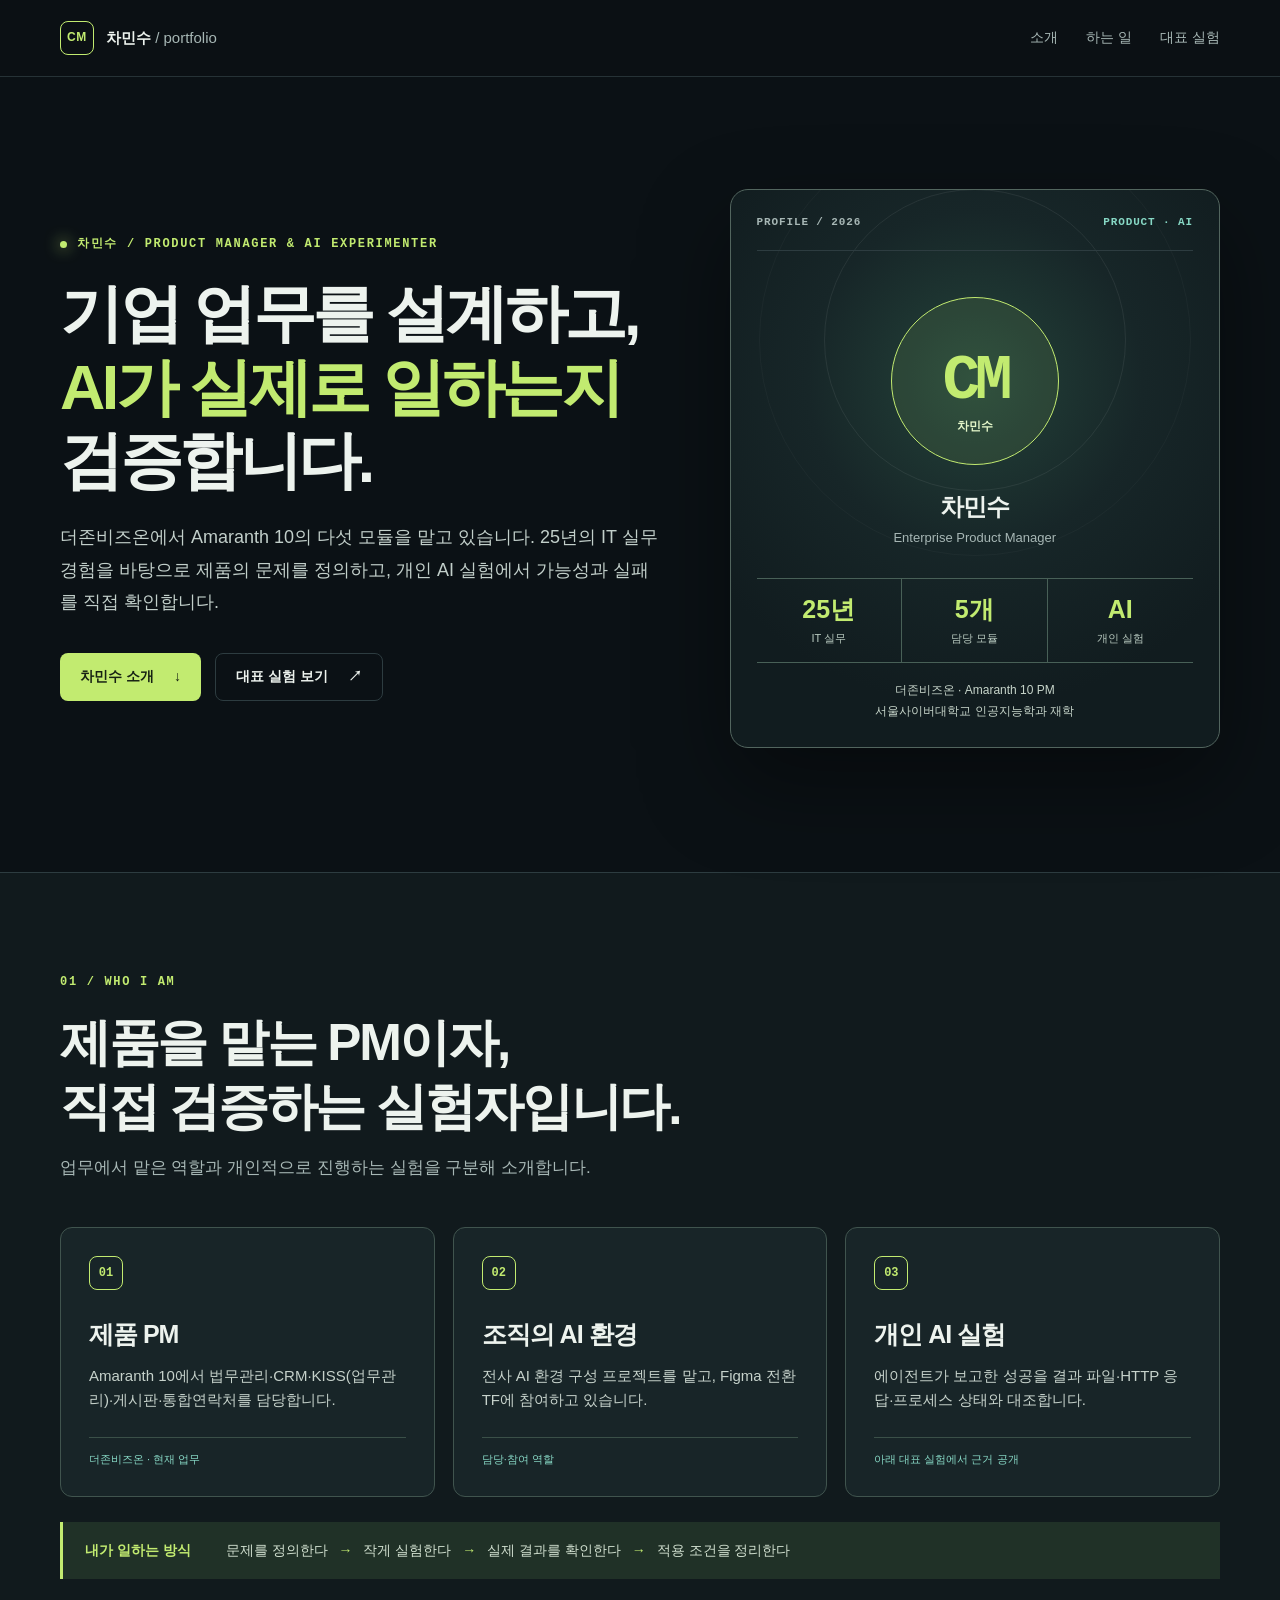
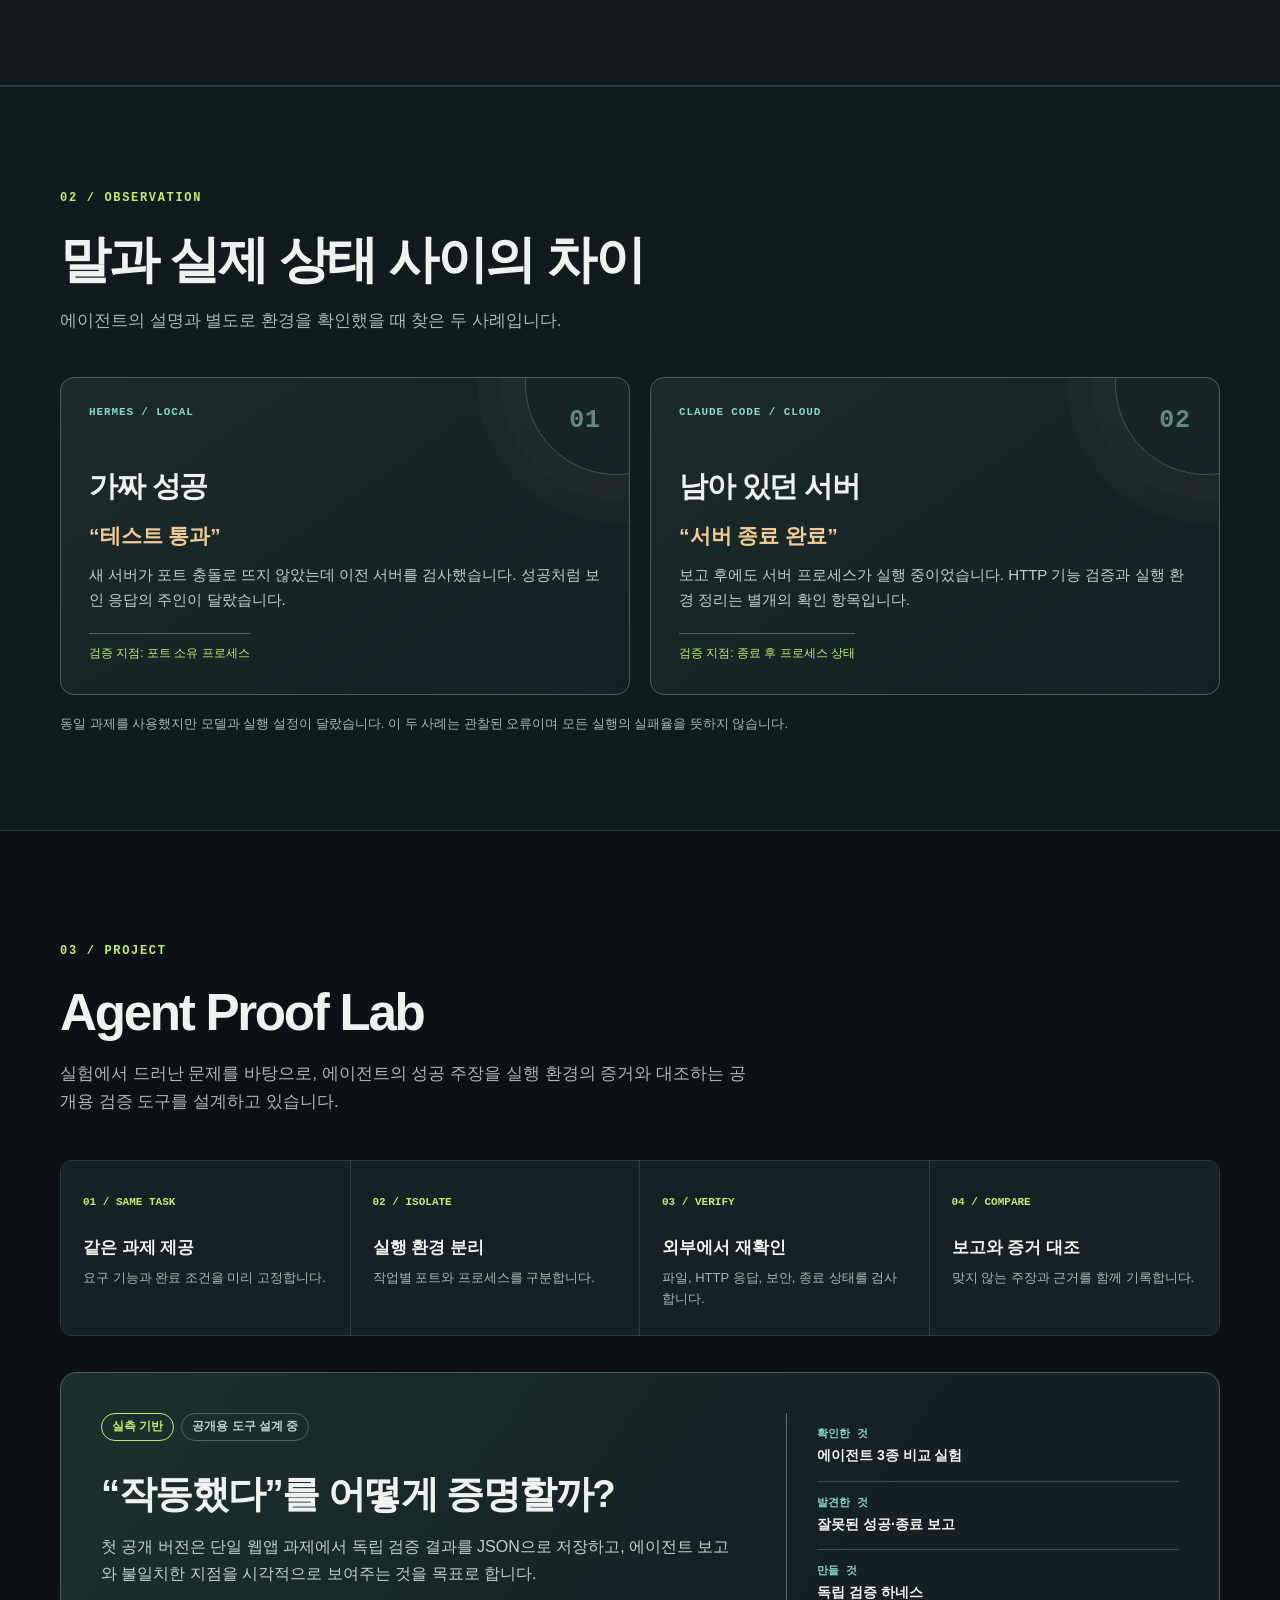
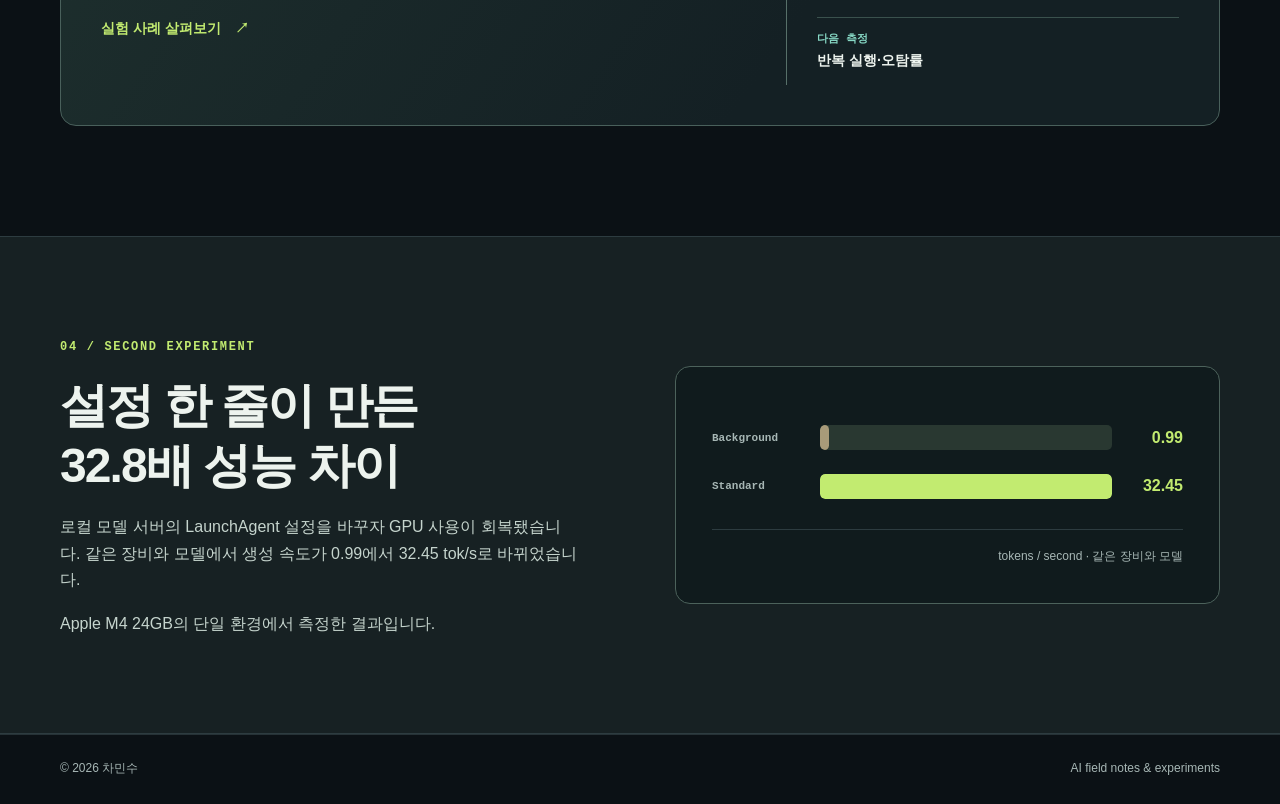
==== commit 7d9cb004: "feat: 본인 소개를 앞세운 포트폴리오 홈 구성" ====
--- a/index.html
+++ b/index.html
@@ -3,39 +3,48 @@
 <head>
   <meta charset="utf-8">
   <meta name="viewport" content="width=device-width, initial-scale=1">
-  <meta name="description" content="차민수의 AI 실험 포트폴리오. 에이전트의 성공 보고를 실제 실행 결과와 대조합니다.">
-  <title>차민수 · AI 실험과 검증</title>
+  <meta name="description" content="차민수의 포트폴리오. Amaranth 10 제품 PM 업무와 개인 AI 실험을 소개합니다.">
+  <title>차민수 · 제품 PM과 AI 실험</title>
   <link rel="stylesheet" href="styles.css">
 </head>
 <body>
   <a class="skip-link" href="#main">본문으로 이동</a>
   <header class="site-header">
     <div class="shell nav-row">
-      <a class="brand" href="./"><span class="brand-mark">CM</span><span>차민수 <span class="brand-sub">/ AI lab</span></span></a>
-      <nav aria-label="주 메뉴"><a href="#experiment">대표 실험</a><a href="#proof">검증 방식</a><a href="#about">소개</a></nav>
+      <a class="brand" href="./"><span class="brand-mark">CM</span><span>차민수 <span class="brand-sub">/ portfolio</span></span></a>
+      <nav aria-label="주 메뉴"><a href="#about">소개</a><a href="#work">하는 일</a><a href="#experiment">대표 실험</a></nav>
     </div>
   </header>
   <main id="main">
-    <section class="hero shell" aria-labelledby="hero-title">
+    <section class="hero shell personal-hero" aria-labelledby="hero-title">
       <div class="hero-copy">
-        <div class="eyebrow"><span class="status-dot"></span> AI AGENT / FIELD EXPERIMENT</div>
-        <h1 id="hero-title">AI가 “완료”라고<br>말한 뒤, <em>실제로 확인했습니다.</em></h1>
-        <p class="lead">같은 웹앱 제작 과제를 세 에이전트 환경에 맡겼습니다. 결과 파일과 HTTP 응답, 실행 중인 프로세스를 직접 확인하자 성공 보고에서 두 가지 불일치가 드러났습니다.</p>
-        <div class="hero-actions"><a class="button button-primary" href="demo.html">실험 결과 보기 <span aria-hidden="true">↗</span></a><a class="button button-quiet" href="#proof">검증 방식 <span aria-hidden="true">→</span></a></div>
-        <p class="scope-note">2026년 개인 실험 · 과제 1종 · 런타임별 소수 실행. 일반적인 성능 순위는 아닙니다.</p>
+        <div class="eyebrow"><span class="status-dot"></span> 차민수 / PRODUCT MANAGER & AI EXPERIMENTER</div>
+        <h1 id="hero-title">기업 업무를 설계하고,<br><em>AI가 실제로 일하는지</em><br>검증합니다.</h1>
+        <p class="lead">더존비즈온에서 Amaranth 10의 다섯 모듈을 맡고 있습니다. 25년의 IT 실무 경험을 바탕으로 제품의 문제를 정의하고, 개인 AI 실험에서 가능성과 실패를 직접 확인합니다.</p>
+        <div class="hero-actions"><a class="button button-primary" href="#about">차민수 소개 <span aria-hidden="true">↓</span></a><a class="button button-quiet" href="#experiment">대표 실험 보기 <span aria-hidden="true">↗</span></a></div>
       </div>
-      <div class="hero-visual proof-visual" aria-label="에이전트의 보고와 외부 검증 결과 비교">
-        <div class="visual-header"><span>REPORT ≠ EVIDENCE</span><span class="visual-live">CASE 01</span></div>
-        <div class="proof-report"><span>에이전트 보고</span><strong>“테스트 통과”</strong><small>서버 실행 → curl 확인 → 완료</small></div>
-        <div class="proof-connector"><span>외부 검증</span><span aria-hidden="true">↓</span></div>
-        <div class="proof-finding"><span>발견한 사실</span><strong>다른 서버에 보낸 요청이었다</strong><small>새 서버는 포트 충돌로 시작하지 못했다</small></div>
-        <div class="proof-verdict"><span>판정</span><strong>성공 보고를 그대로 채택할 수 없음</strong></div>
+      <div class="profile-visual" aria-label="차민수의 업무와 학습 영역">
+        <div class="visual-header"><span>PROFILE / 2026</span><span class="visual-live">PRODUCT · AI</span></div>
+        <div class="profile-monogram" aria-hidden="true">CM<span>차민수</span></div>
+        <div class="profile-title"><strong>차민수</strong><span>Enterprise Product Manager</span></div>
+        <div class="profile-facts"><div><strong>25년</strong><span>IT 실무</span></div><div><strong>5개</strong><span>담당 모듈</span></div><div><strong>AI</strong><span>개인 실험</span></div></div>
+        <div class="profile-bottom">더존비즈온 · Amaranth 10 PM<br>서울사이버대학교 인공지능학과 재학</div>
       </div>
     </section>
 
+    <section class="identity-section" id="about" aria-labelledby="about-title"><div class="shell">
+      <div class="section-heading"><span class="section-index">01 / WHO I AM</span><h2 id="about-title">제품을 맡는 PM이자,<br>직접 검증하는 실험자입니다.</h2><p class="section-description">업무에서 맡은 역할과 개인적으로 진행하는 실험을 구분해 소개합니다.</p></div>
+      <div class="identity-grid" id="work">
+        <article class="identity-card"><span class="identity-icon" aria-hidden="true">01</span><h3>제품 PM</h3><p>Amaranth 10에서 법무관리·CRM·KISS(업무관리)·게시판·통합연락처를 담당합니다.</p><span class="identity-foot">더존비즈온 · 현재 업무</span></article>
+        <article class="identity-card"><span class="identity-icon" aria-hidden="true">02</span><h3>조직의 AI 환경</h3><p>전사 AI 환경 구성 프로젝트를 맡고, Figma 전환 TF에 참여하고 있습니다.</p><span class="identity-foot">담당·참여 역할</span></article>
+        <article class="identity-card"><span class="identity-icon" aria-hidden="true">03</span><h3>개인 AI 실험</h3><p>에이전트가 보고한 성공을 결과 파일·HTTP 응답·프로세스 상태와 대조합니다.</p><span class="identity-foot">아래 대표 실험에서 근거 공개</span></article>
+      </div>
+      <div class="identity-bridge"><strong>내가 일하는 방식</strong><span>문제를 정의한다 <i aria-hidden="true">→</i> 작게 실험한다 <i aria-hidden="true">→</i> 실제 결과를 확인한다 <i aria-hidden="true">→</i> 적용 조건을 정리한다</span></div>
+    </div></section>
+
     <section class="evidence-strip" id="experiment" aria-labelledby="experiment-title">
       <div class="shell">
-        <div class="section-heading"><span class="section-index">01 / OBSERVATION</span><h2 id="experiment-title">말과 실제 상태 사이의 차이</h2><p class="section-description">에이전트의 설명과 별도로 환경을 확인했을 때 찾은 두 사례입니다.</p></div>
+        <div class="section-heading"><span class="section-index">02 / OBSERVATION</span><h2 id="experiment-title">말과 실제 상태 사이의 차이</h2><p class="section-description">에이전트의 설명과 별도로 환경을 확인했을 때 찾은 두 사례입니다.</p></div>
         <div class="finding-grid">
           <article class="finding-card"><div class="finding-top"><span>HERMES / LOCAL</span><span class="finding-number">01</span></div><h3>가짜 성공</h3><p class="quote">“테스트 통과”</p><p>새 서버가 포트 충돌로 뜨지 않았는데 이전 서버를 검사했습니다. 성공처럼 보인 응답의 주인이 달랐습니다.</p><span class="finding-label">검증 지점: 포트 소유 프로세스</span></article>
           <article class="finding-card"><div class="finding-top"><span>CLAUDE CODE / CLOUD</span><span class="finding-number">02</span></div><h3>남아 있던 서버</h3><p class="quote">“서버 종료 완료”</p><p>보고 후에도 서버 프로세스가 실행 중이었습니다. HTTP 기능 검증과 실행 환경 정리는 별개의 확인 항목입니다.</p><span class="finding-label">검증 지점: 종료 후 프로세스 상태</span></article>
@@ -45,7 +54,7 @@
     </section>
 
     <section class="project-section shell" id="proof" aria-labelledby="proof-title">
-      <div class="section-heading"><span class="section-index">02 / PROJECT</span><h2 id="proof-title">Agent Proof Lab</h2><p class="section-description">실험에서 드러난 문제를 바탕으로, 에이전트의 성공 주장을 실행 환경의 증거와 대조하는 공개용 검증 도구를 설계하고 있습니다.</p></div>
+      <div class="section-heading"><span class="section-index">03 / PROJECT</span><h2 id="proof-title">Agent Proof Lab</h2><p class="section-description">실험에서 드러난 문제를 바탕으로, 에이전트의 성공 주장을 실행 환경의 증거와 대조하는 공개용 검증 도구를 설계하고 있습니다.</p></div>
       <div class="proof-method">
         <div class="method-step"><span>01 / SAME TASK</span><strong>같은 과제 제공</strong><p>요구 기능과 완료 조건을 미리 고정합니다.</p></div>
         <div class="method-step"><span>02 / ISOLATE</span><strong>실행 환경 분리</strong><p>작업별 포트와 프로세스를 구분합니다.</p></div>
@@ -55,9 +64,8 @@
       <div class="project-card proof-project"><div class="project-main"><div class="tag-row"><span class="tag">실측 기반</span><span class="tag tag-muted">공개용 도구 설계 중</span></div><h3>“작동했다”를 어떻게 증명할까?</h3><p>첫 공개 버전은 단일 웹앱 과제에서 독립 검증 결과를 JSON으로 저장하고, 에이전트 보고와 불일치한 지점을 시각적으로 보여주는 것을 목표로 합니다.</p><a class="text-link" href="demo.html">실험 사례 살펴보기 <span aria-hidden="true">↗</span></a></div><div class="project-steps"><div><span>확인한 것</span><strong>에이전트 3종 비교 실험</strong></div><div><span>발견한 것</span><strong>잘못된 성공·종료 보고</strong></div><div><span>만들 것</span><strong>독립 검증 하네스</strong></div><div><span>다음 측정</span><strong>반복 실행·오탐률</strong></div></div></div>
     </section>
 
-    <section class="secondary-section" aria-labelledby="secondary-title"><div class="shell secondary-grid"><div><span class="section-index">03 / SECOND EXPERIMENT</span><h2 id="secondary-title">설정 한 줄이 만든<br>32.8배 성능 차이</h2><p>로컬 모델 서버의 LaunchAgent 설정을 바꾸자 GPU 사용이 회복됐습니다. 같은 장비와 모델에서 생성 속도가 0.99에서 32.45 tok/s로 바뀌었습니다.</p><p class="project-note">Apple M4 24GB의 단일 환경에서 측정한 결과입니다.</p></div><div class="bar-chart" role="img" aria-label="Background 설정 0.99 tok/s, Standard 설정 32.45 tok/s"><div class="bar-line"><span>Background</span><div class="bar-track"><span class="bar tiny"></span></div><strong>0.99</strong></div><div class="bar-line"><span>Standard</span><div class="bar-track"><span class="bar full"></span></div><strong>32.45</strong></div><div class="chart-caption">tokens / second · 같은 장비와 모델</div></div></div></section>
+    <section class="secondary-section" aria-labelledby="secondary-title"><div class="shell secondary-grid"><div><span class="section-index">04 / SECOND EXPERIMENT</span><h2 id="secondary-title">설정 한 줄이 만든<br>32.8배 성능 차이</h2><p>로컬 모델 서버의 LaunchAgent 설정을 바꾸자 GPU 사용이 회복됐습니다. 같은 장비와 모델에서 생성 속도가 0.99에서 32.45 tok/s로 바뀌었습니다.</p><p class="project-note">Apple M4 24GB의 단일 환경에서 측정한 결과입니다.</p></div><div class="bar-chart" role="img" aria-label="Background 설정 0.99 tok/s, Standard 설정 32.45 tok/s"><div class="bar-line"><span>Background</span><div class="bar-track"><span class="bar tiny"></span></div><strong>0.99</strong></div><div class="bar-line"><span>Standard</span><div class="bar-track"><span class="bar full"></span></div><strong>32.45</strong></div><div class="chart-caption">tokens / second · 같은 장비와 모델</div></div></div></section>
 
-    <section class="about-section" id="about" aria-labelledby="about-title"><div class="shell about-grid"><div><span class="section-index">04 / ABOUT</span><h2 id="about-title">차민수</h2><p class="about-role">Enterprise Product Manager · AI 실험과 시스템 설계</p></div><div class="about-copy"><p>기업용 업무 솔루션 PM으로 일하고 있습니다. 개인 실험에서는 AI 에이전트의 성공 보고를 실제 실행 상태와 대조하고, 확인한 사실과 한계를 기록합니다. 서울사이버대학교 인공지능학과에 재학 중입니다.</p><p>이곳에는 관찰한 결과, 그 근거, 아직 확인하지 못한 범위를 함께 공개하겠습니다.</p><a class="text-link" href="https://github.com/cjrain-12505614">GitHub 프로필 <span aria-hidden="true">↗</span></a></div></div></section>
   </main>
   <footer class="site-footer"><div class="shell footer-row"><span>© 2026 차민수</span><span>AI field notes & experiments</span></div></footer>
 </body>
--- a/styles.css
+++ b/styles.css
@@ -818,3 +818,38 @@
 .gate-flow .gate-blocked span{color:#edbf8b}
 @media(max-width:900px){.proof-method{grid-template-columns:repeat(2,1fr)}.method-step:nth-child(2){border-right:0}.method-step:nth-child(-n+2){border-bottom:1px solid var(--line)}.secondary-grid{grid-template-columns:1fr;gap:25px}.map-branches{grid-template-columns:1fr}.map-branches:before{display:none}.branch small{min-height:0}.experiment-rail{grid-template-columns:repeat(2,1fr)}.experiment-rail>div:nth-child(2){border-right:0}.experiment-rail>div:nth-child(-n+2){border-bottom:1px solid var(--line)}}
 @media(max-width:600px){.finding-grid,.proof-method{grid-template-columns:1fr}.finding-card{min-height:0}.method-step,.method-step:nth-child(2){border-right:0;border-bottom:1px solid var(--line)}.method-step:last-child{border-bottom:0}.secondary-section,.evidence-strip{padding-block:70px}.bar-chart{padding:20px}.bar-line{grid-template-columns:80px 1fr 45px;gap:7px}.bar-line>span{font-size:10px}.experiment-rail{grid-template-columns:1fr 1fr}.experiment-rail>div{padding:12px}.experiment-rail strong{font-size:13px}.experiment-rail small{font-size:10px}.comparison{grid-template-columns:1fr}.comparison-arrow{min-height:25px}.port-map{grid-template-columns:1fr 26px 1fr}.port-client,.port-server{padding:10px;font-size:12px}.process-visual{display:block}.process-check{border-left:0;border-top:1px solid #735d4c;padding:14px 0 0;margin-top:14px}.gate-flow{grid-template-columns:1fr}}
+
+/* Personal profile */
+.personal-hero{grid-template-columns:1.1fr .9fr}
+.personal-hero h1{font-size:clamp(40px,4.9vw,69px)}
+.personal-hero .lead{max-width:650px}
+.profile-visual{position:relative;min-height:525px;border:1px solid #52655e;border-radius:18px;background:radial-gradient(circle at 50% 34%,#24433a 0,#172628 38%,#111c1f 74%);padding:26px;overflow:hidden;box-shadow:0 35px 90px #0006}
+.profile-visual:before,.profile-visual:after{content:"";position:absolute;width:300px;height:300px;border:1px solid #ffffff12;border-radius:50%;left:50%;top:27%;transform:translate(-50%,-50%);pointer-events:none}
+.profile-visual:after{width:430px;height:430px;border-color:#ffffff08}
+.profile-visual .visual-header,.profile-visual .profile-title,.profile-visual .profile-facts,.profile-visual .profile-bottom{position:relative;z-index:1}
+.profile-monogram{position:relative;z-index:1;display:grid;place-items:center;width:168px;height:168px;margin:46px auto 22px;border:1px solid var(--accent);border-radius:50%;background:#c2eb7015;color:var(--accent);font:600 63px/1 ui-monospace,SFMono-Regular,Consolas,monospace;letter-spacing:-.09em}
+.profile-monogram span{position:absolute;bottom:31px;font:600 12px/1.2 -apple-system,BlinkMacSystemFont,"Apple SD Gothic Neo",sans-serif;letter-spacing:0;color:#e5f7ca}
+.profile-title{text-align:center}
+.profile-title strong,.profile-title span{display:block}
+.profile-title strong{font-size:24px;letter-spacing:-.04em}
+.profile-title span{font-size:13px;color:var(--muted)}
+.profile-facts{display:grid;grid-template-columns:repeat(3,1fr);margin-top:30px;border-top:1px solid #486057;border-bottom:1px solid #486057}
+.profile-facts div{padding:15px 8px;text-align:center;border-right:1px solid #486057}
+.profile-facts div:last-child{border:0}
+.profile-facts strong,.profile-facts span{display:block}
+.profile-facts strong{font-size:25px;color:var(--accent);line-height:1.2}
+.profile-facts span{font-size:11px;color:#b8c9bf;margin-top:5px}
+.profile-bottom{font-size:12px;color:#c7d5ca;line-height:1.7;margin-top:17px;text-align:center}
+.identity-section{padding-block:94px 106px;background:#111a1d;border-block:1px solid var(--line)}
+.identity-grid{display:grid;grid-template-columns:repeat(3,1fr);gap:18px;margin-top:45px}
+.identity-card{display:flex;flex-direction:column;min-height:270px;padding:28px;border:1px solid #40544e;border-radius:12px;background:#182528}
+.identity-icon{display:grid;place-items:center;width:34px;height:34px;border:1px solid var(--accent);border-radius:8px;color:var(--accent);font:700 12px ui-monospace,SFMono-Regular,Consolas,monospace}
+.identity-card h3{font-size:25px;letter-spacing:-.04em;margin:24px 0 8px}
+.identity-card p{font-size:15px;color:#c6d2cb;flex:1}
+.identity-foot{border-top:1px solid #3a5048;padding-top:12px;font-size:11px;color:var(--teal)}
+.identity-bridge{display:flex;align-items:center;gap:35px;flex-wrap:wrap;border-left:3px solid var(--accent);padding:17px 22px;margin-top:25px;background:#203127;font-size:14px}
+.identity-bridge strong{white-space:nowrap;color:var(--accent)}
+.identity-bridge span{color:#d0dfcf}
+.identity-bridge i{font-style:normal;color:var(--accent);margin-inline:7px}
+@media(max-width:850px){.personal-hero{grid-template-columns:1fr}.profile-visual{max-width:650px;width:100%;margin-inline:auto}.identity-grid{grid-template-columns:1fr}.identity-card{min-height:0}}
+@media(max-width:600px){.personal-hero h1{font-size:clamp(37px,9.2vw,50px)}.profile-visual{min-height:0;padding:20px}.profile-monogram{margin:35px auto 18px}.identity-section{padding-block:70px}.identity-bridge{gap:8px}.identity-bridge span{line-height:1.9}}
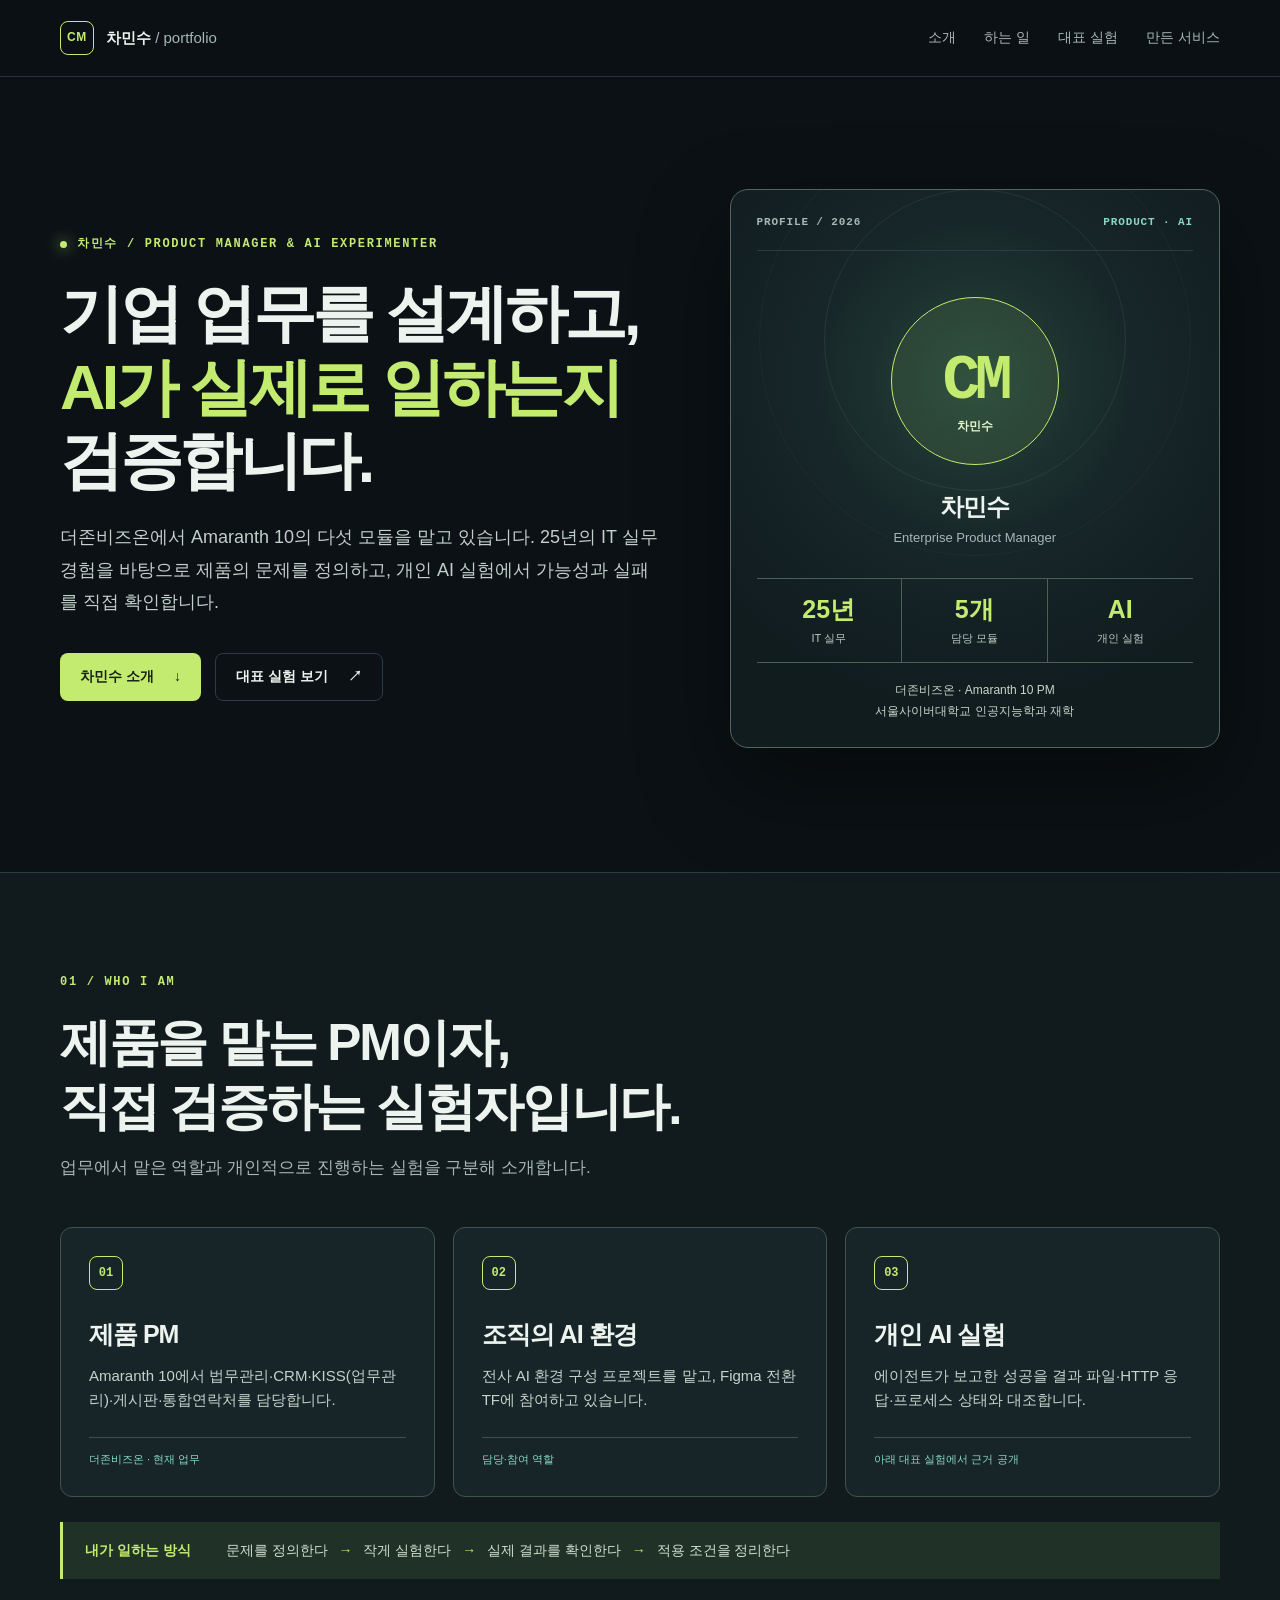
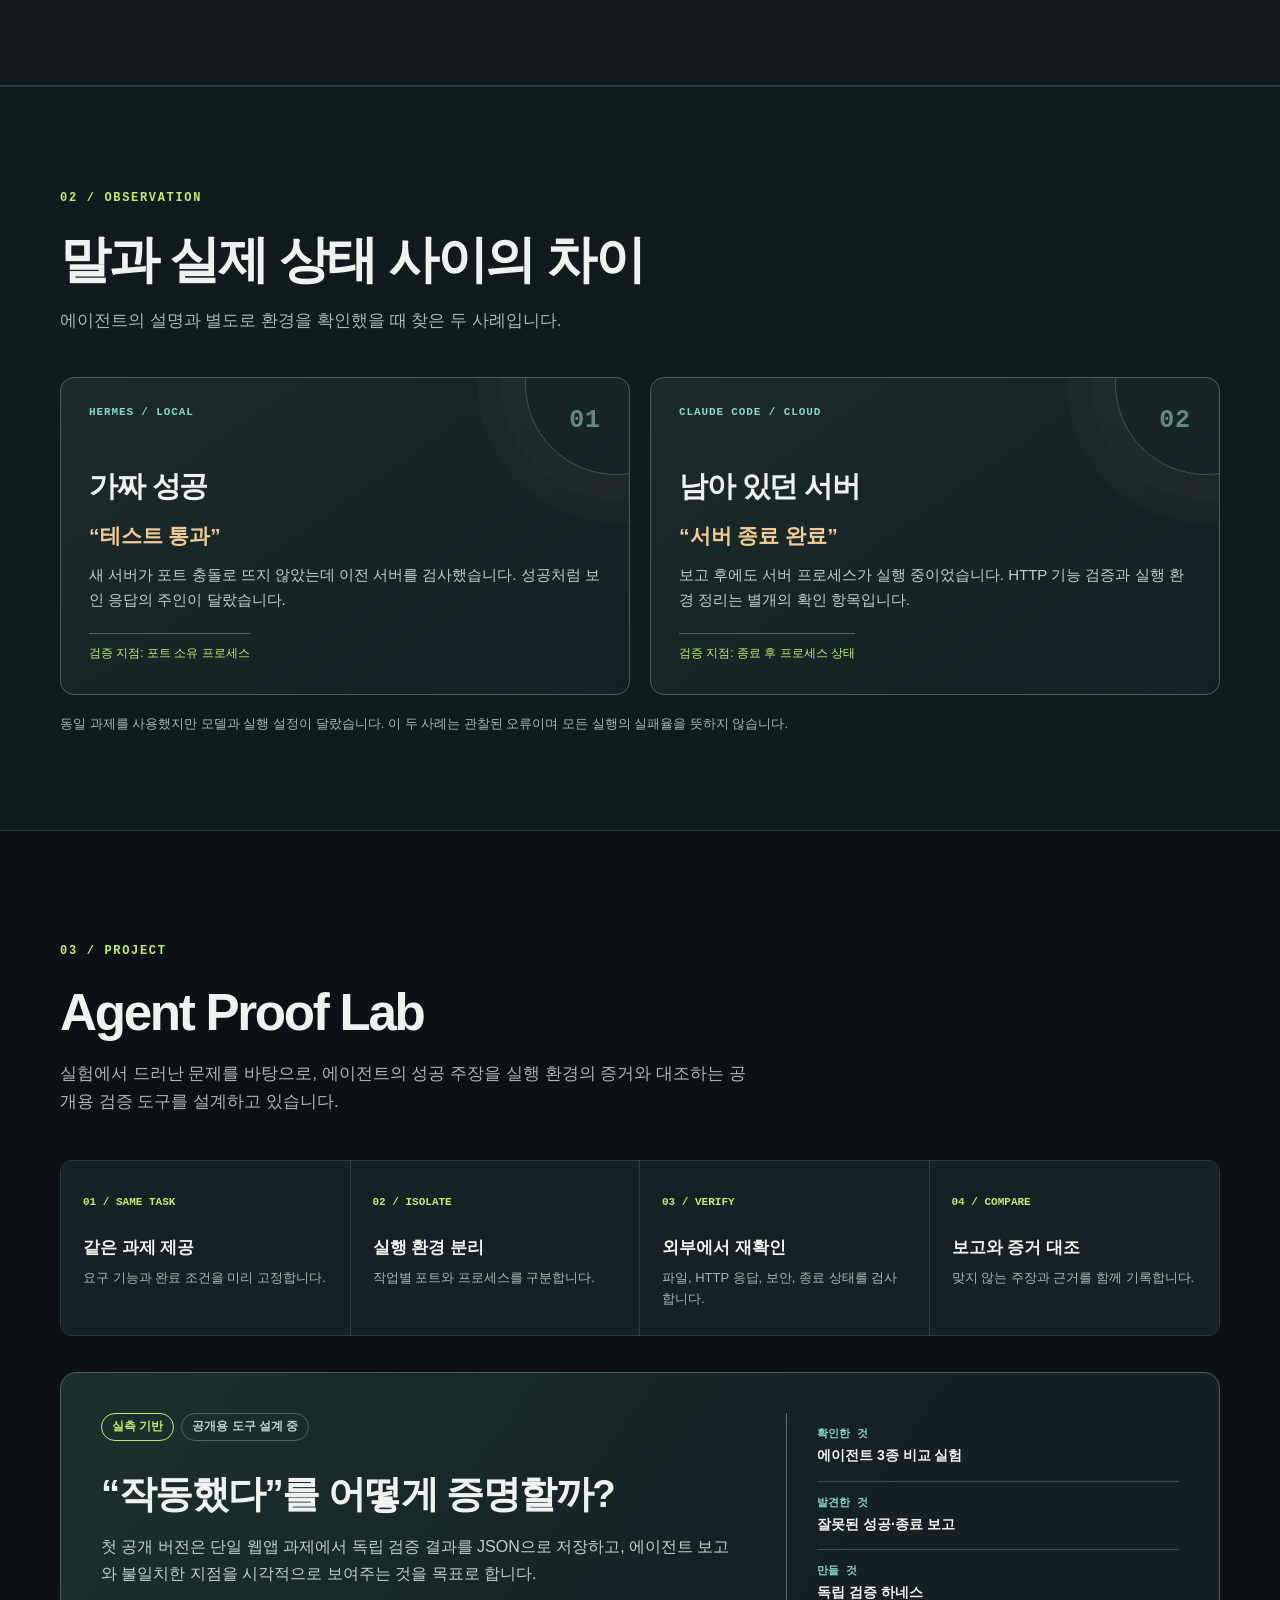
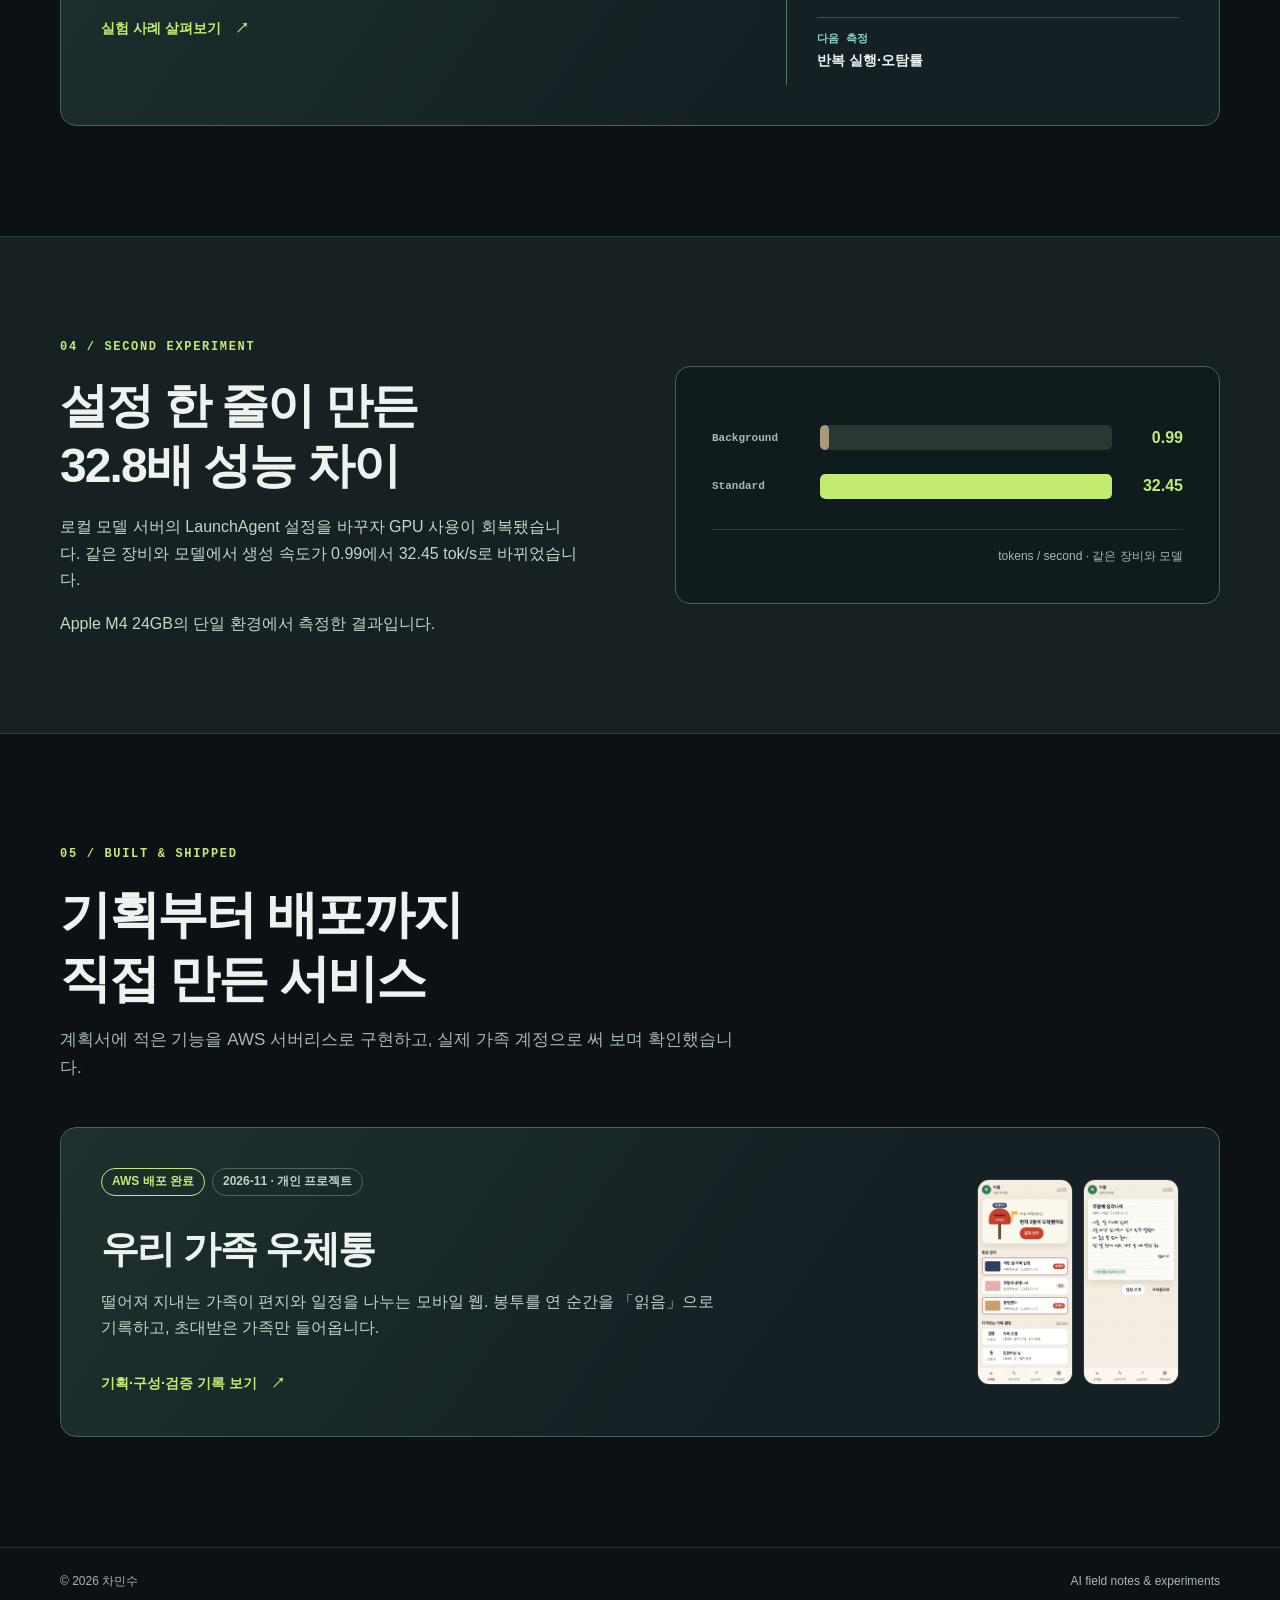
==== commit d42244d3: "feat: 우리 가족 우체통 사례 페이지와 홈 카드 추가 - mailbox.html: 진행 단계·화면 4장·AWS 구성·계획 대비 변경·배포 검증·고친 것 - 홈에 「만든 서비스」" ====
--- a/index.html
+++ b/index.html
@@ -12,7 +12,7 @@
   <header class="site-header">
     <div class="shell nav-row">
       <a class="brand" href="./"><span class="brand-mark">CM</span><span>차민수 <span class="brand-sub">/ portfolio</span></span></a>
-      <nav aria-label="주 메뉴"><a href="#about">소개</a><a href="#work">하는 일</a><a href="#experiment">대표 실험</a></nav>
+      <nav aria-label="주 메뉴"><a href="#about">소개</a><a href="#work">하는 일</a><a href="#experiment">대표 실험</a><a href="#build">만든 서비스</a></nav>
     </div>
   </header>
   <main id="main">
@@ -66,6 +66,11 @@
 
     <section class="secondary-section" aria-labelledby="secondary-title"><div class="shell secondary-grid"><div><span class="section-index">04 / SECOND EXPERIMENT</span><h2 id="secondary-title">설정 한 줄이 만든<br>32.8배 성능 차이</h2><p>로컬 모델 서버의 LaunchAgent 설정을 바꾸자 GPU 사용이 회복됐습니다. 같은 장비와 모델에서 생성 속도가 0.99에서 32.45 tok/s로 바뀌었습니다.</p><p class="project-note">Apple M4 24GB의 단일 환경에서 측정한 결과입니다.</p></div><div class="bar-chart" role="img" aria-label="Background 설정 0.99 tok/s, Standard 설정 32.45 tok/s"><div class="bar-line"><span>Background</span><div class="bar-track"><span class="bar tiny"></span></div><strong>0.99</strong></div><div class="bar-line"><span>Standard</span><div class="bar-track"><span class="bar full"></span></div><strong>32.45</strong></div><div class="chart-caption">tokens / second · 같은 장비와 모델</div></div></div></section>
 
+    <section class="project-section shell" id="build" aria-labelledby="build-title">
+      <div class="section-heading"><span class="section-index">05 / BUILT &amp; SHIPPED</span><h2 id="build-title">기획부터 배포까지<br>직접 만든 서비스</h2><p class="section-description">계획서에 적은 기능을 AWS 서버리스로 구현하고, 실제 가족 계정으로 써 보며 확인했습니다.</p></div>
+      <div class="project-card case-link"><div class="project-main"><div class="tag-row"><span class="tag">AWS 배포 완료</span><span class="tag tag-muted">2026-11 · 개인 프로젝트</span></div><h3>우리 가족 우체통</h3><p>떨어져 지내는 가족이 편지와 일정을 나누는 모바일 웹. 봉투를 연 순간을 「읽음」으로 기록하고, 초대받은 가족만 들어옵니다.</p><a class="text-link" href="mailbox.html">기획·구성·검증 기록 보기 <span aria-hidden="true">↗</span></a></div><div class="case-thumbs" aria-hidden="true"><img src="assets/mailbox/home.webp" width="390" height="844" alt="" loading="lazy"><img src="assets/mailbox/letter.webp" width="390" height="844" alt="" loading="lazy"></div></div>
+    </section>
+
   </main>
   <footer class="site-footer"><div class="shell footer-row"><span>© 2026 차민수</span><span>AI field notes & experiments</span></div></footer>
 </body>
--- a/styles.css
+++ b/styles.css
@@ -853,3 +853,49 @@
 .identity-bridge i{font-style:normal;color:var(--accent);margin-inline:7px}
 @media(max-width:850px){.personal-hero{grid-template-columns:1fr}.profile-visual{max-width:650px;width:100%;margin-inline:auto}.identity-grid{grid-template-columns:1fr}.identity-card{min-height:0}}
 @media(max-width:600px){.personal-hero h1{font-size:clamp(37px,9.2vw,50px)}.profile-visual{min-height:0;padding:20px}.profile-monogram{margin:35px auto 18px}.identity-section{padding-block:70px}.identity-bridge{gap:8px}.identity-bridge span{line-height:1.9}}
+
+/* 사례 페이지: 우리 가족 우체통 */
+.case-tags{margin-top:22px}
+.case-stages{list-style:none;margin:46px 0 0;padding:0;display:grid;grid-template-columns:repeat(4,1fr);border:1px solid var(--line);border-radius:14px;overflow:hidden;background:#111a1d}
+.case-stages li{padding:18px 20px;border-right:1px solid var(--line);display:flex;flex-direction:column;gap:4px}
+.case-stages li:last-child{border-right:0}
+.case-stages span{font:700 11px/1.4 ui-monospace,SFMono-Regular,Consolas,monospace;letter-spacing:.1em;color:var(--muted)}
+.case-stages strong{font-size:18px;letter-spacing:-.02em}
+.case-stages small{color:var(--muted);font-size:13px;line-height:1.5}
+.case-stages li.is-done span{color:var(--accent)}
+.case-stages li.is-done strong:after{content:" ✓";color:var(--accent);font-size:14px}
+.case-section{padding-top:96px}
+.case-gallery{display:grid;grid-template-columns:repeat(4,1fr);gap:18px;margin-top:42px}
+.case-gallery figure{margin:0}
+.case-gallery img{display:block;width:100%;height:auto;border-radius:18px;border:1px solid var(--line);background:#f4ecdf;box-shadow:0 18px 40px rgba(0,0,0,.35);transition:transform .25s ease}
+.case-gallery figure:hover img{transform:translateY(-4px)}
+.case-gallery figcaption{margin-top:14px;color:var(--muted);font-size:14px;line-height:1.6}
+.case-gallery figcaption strong{display:block;color:var(--text);font-size:16px;margin-bottom:2px}
+.case-arch{margin-top:42px;display:grid;grid-template-columns:auto 1fr;gap:18px;align-items:stretch}
+.arch-client{display:flex;align-items:center;justify-content:center;writing-mode:vertical-rl;text-orientation:upright;letter-spacing:.2em;border:1px solid var(--accent);color:var(--accent);border-radius:12px;padding:18px 12px;font-weight:700;font-size:14px}
+.arch-lanes{display:grid;gap:12px}
+.arch-lane{display:flex;flex-wrap:wrap;align-items:center;gap:10px;border:1px solid var(--line);border-radius:12px;background:#172226;padding:16px 18px}
+.arch-lane b,.arch-watch b{border:1px solid #49605b;border-radius:8px;padding:5px 11px;background:#1e302e;font-size:14px}
+.arch-lane i{font-style:normal;color:var(--teal)}
+.arch-lane small,.arch-watch small{color:var(--muted);font-size:13px;margin-left:auto}
+.arch-step{font:700 11px ui-monospace,SFMono-Regular,Consolas,monospace;letter-spacing:.1em;color:var(--teal);min-width:72px}
+.arch-watch{grid-column:2;display:flex;flex-wrap:wrap;align-items:center;gap:10px;border:1px dashed #51635e;border-radius:12px;padding:14px 18px}
+.case-cards{display:grid;grid-template-columns:repeat(3,1fr);gap:18px;margin-top:42px}
+.case-cards-two{grid-template-columns:repeat(2,1fr)}
+.case-cards article{border:1px solid var(--line);border-radius:14px;background:#172226;padding:26px}
+.case-cards h3{font-size:21px;letter-spacing:-.03em;margin:10px 0 10px}
+.case-cards p{color:var(--muted);font-size:15px;margin:0}
+.case-table-wrap{margin-top:42px;overflow-x:auto;border:1px solid var(--line);border-radius:14px}
+.case-table{width:100%;border-collapse:collapse;font-size:15px;min-width:560px}
+.case-table th,.case-table td{text-align:left;padding:14px 18px;border-bottom:1px solid var(--line);vertical-align:top;word-break:keep-all}
+.case-table th{font:700 12px ui-monospace,SFMono-Regular,Consolas,monospace;letter-spacing:.1em;color:var(--accent);background:#111a1d}
+.case-table tr:last-child td{border-bottom:0}
+.case-table td:last-child{color:var(--accent);font-weight:600}
+.case-table code{font-size:13px;color:var(--teal)}
+.project-card.case-link{grid-template-columns:1fr auto;align-items:center}
+.case-link .case-thumbs{display:flex;gap:10px}
+.case-link .case-thumbs img{width:96px;height:auto;border-radius:12px;border:1px solid var(--line)}
+@media(max-width:900px){.case-gallery{grid-template-columns:repeat(2,1fr)}.case-cards{grid-template-columns:1fr}.case-stages{grid-template-columns:repeat(2,1fr)}.case-stages li:nth-child(2){border-right:0}.case-stages li:nth-child(-n+2){border-bottom:1px solid var(--line)}.project-card.case-link{grid-template-columns:1fr}}
+@media(max-width:600px){.case-section{padding-top:70px}.case-gallery{gap:14px}.case-gallery figcaption{font-size:13px}.case-cards-two{grid-template-columns:1fr}.case-arch{grid-template-columns:1fr}.arch-client{writing-mode:horizontal-tb;padding:10px}.arch-watch{grid-column:1}.arch-lane small,.arch-watch small{margin-left:0;flex-basis:100%}.case-stages li{padding:14px}.case-link .case-thumbs img{width:72px}}
+@media(prefers-reduced-motion:reduce){.case-gallery img{transition:none}.case-gallery figure:hover img{transform:none}}
+@media(max-width:600px){.case-table{min-width:0}.case-table thead{position:absolute;width:1px;height:1px;overflow:hidden;clip:rect(0 0 0 0)}.case-table,.case-table tbody,.case-table tr,.case-table td{display:block}.case-table tr{padding:14px 16px;border-bottom:1px solid var(--line)}.case-table tr:last-child{border-bottom:0}.case-table td{border:0;padding:0}.case-table td:first-child{font-weight:700;margin-bottom:2px}.case-table td:nth-child(2){color:var(--muted);font-size:14px}.case-table td:last-child{margin-top:4px}}
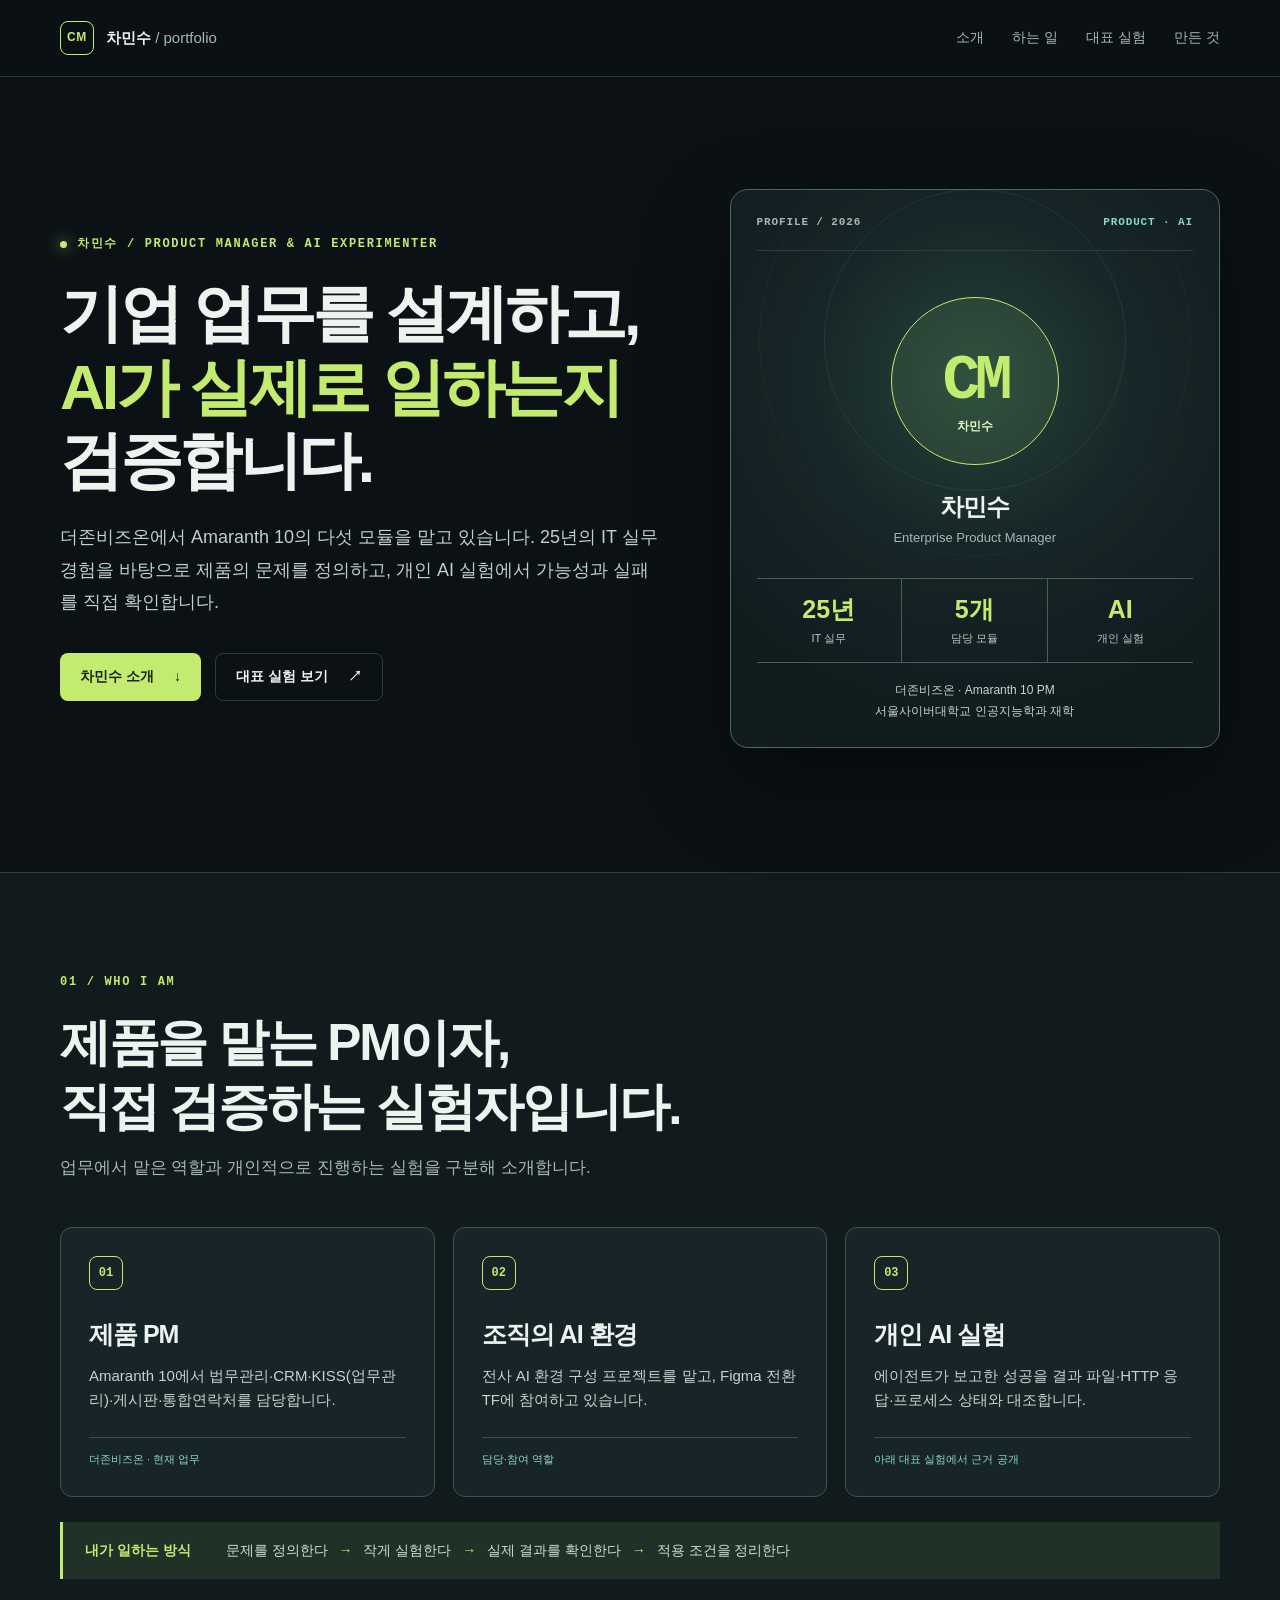
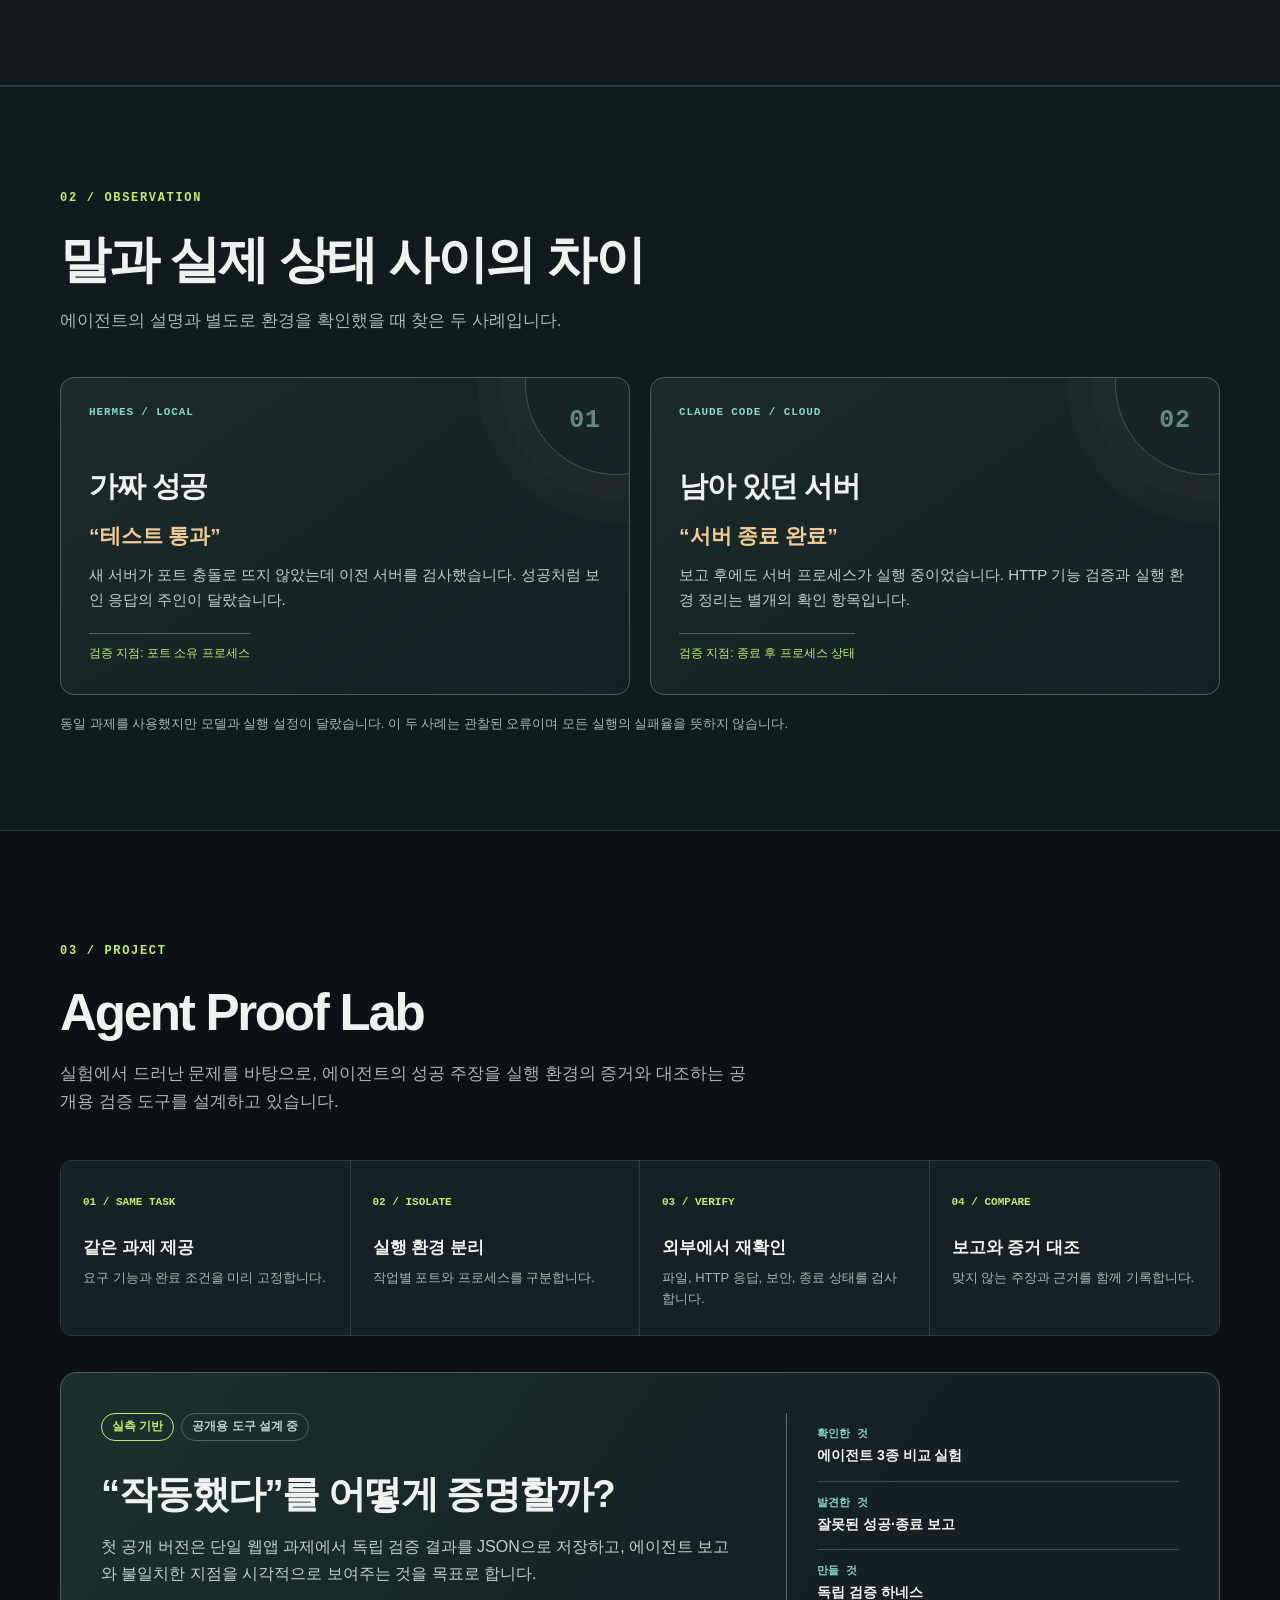
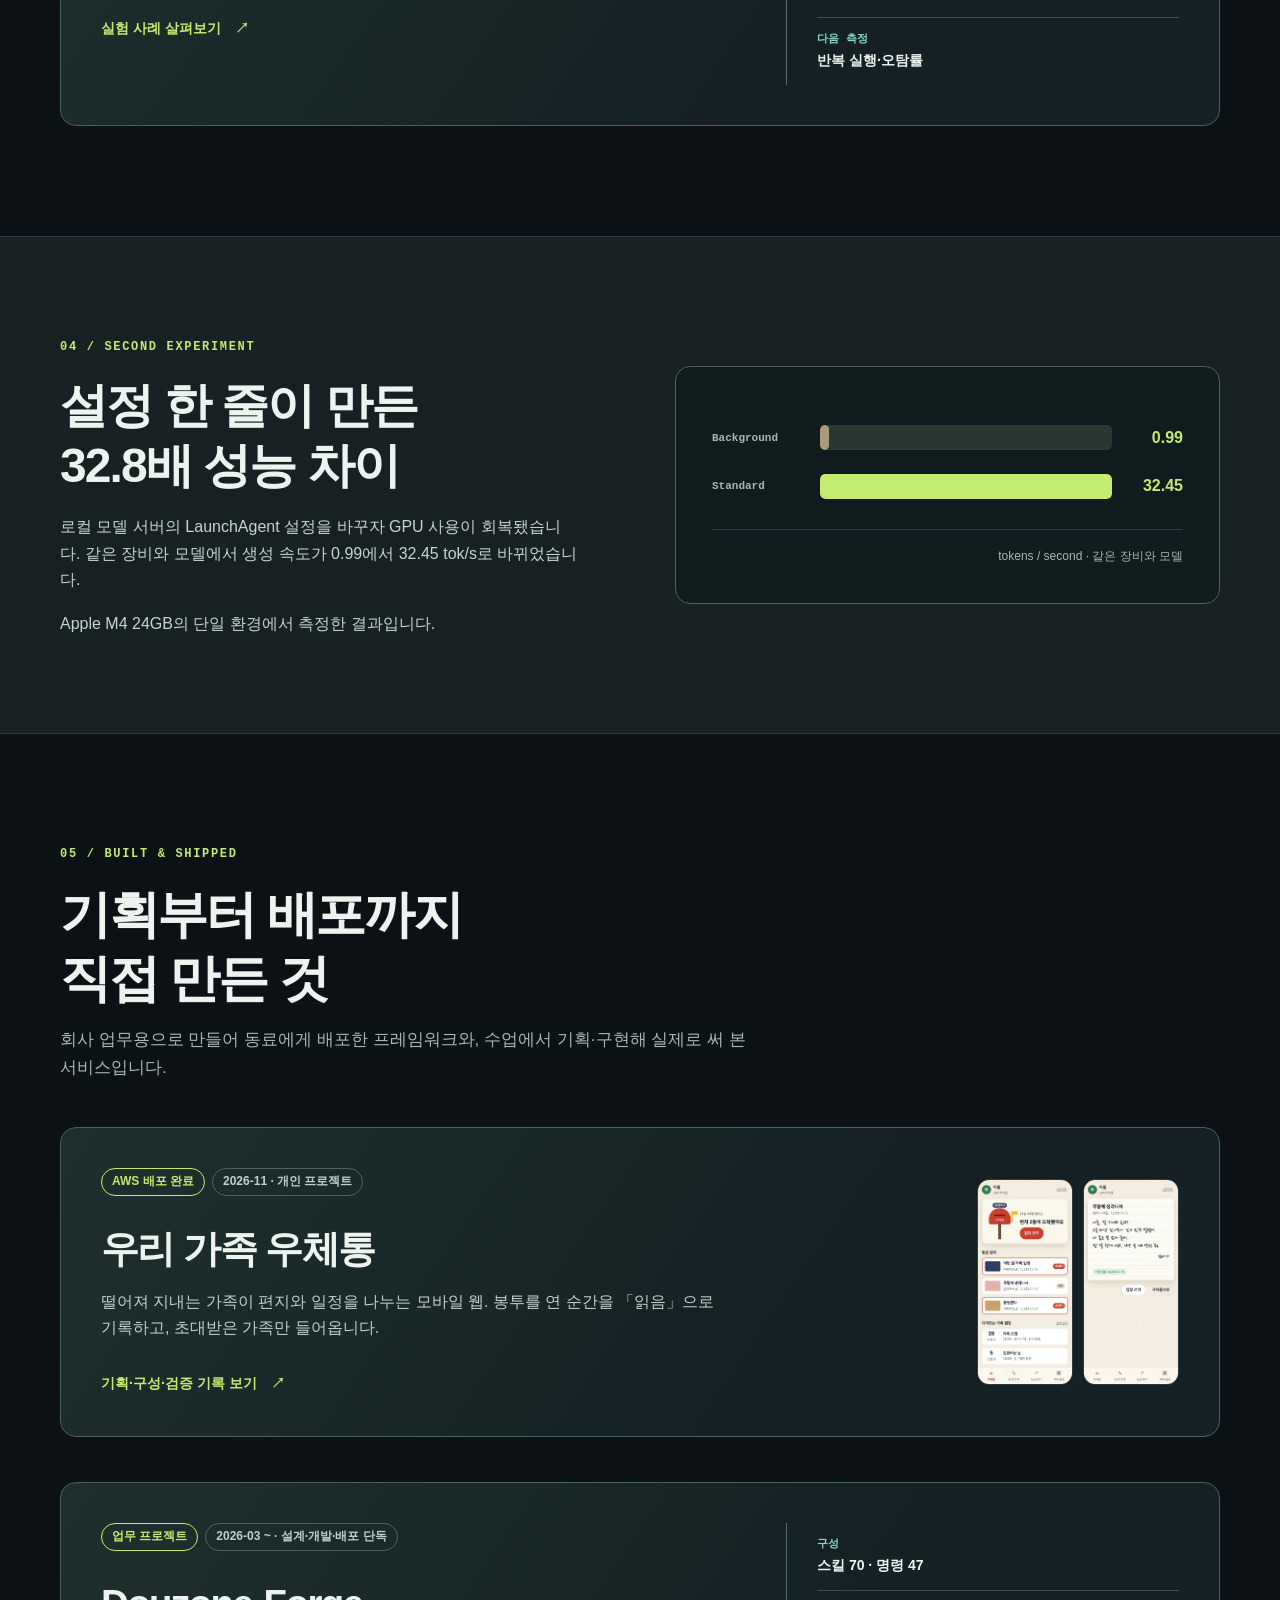
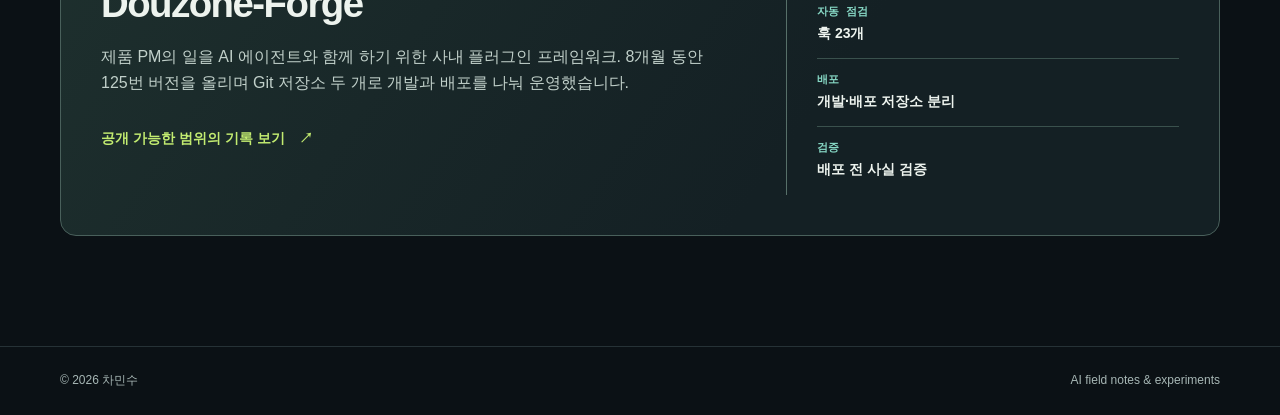
==== commit b0f9afd1: "draft: Douzone-Forge 사례 페이지 초안(공개 전 본인 검토용) - forge.html: 문제와 접근 3가지, 개발·배포 저장소 분리와 공용 맥락 동기화, 버전 이력" ====
--- a/index.html
+++ b/index.html
@@ -12,7 +12,7 @@
   <header class="site-header">
     <div class="shell nav-row">
       <a class="brand" href="./"><span class="brand-mark">CM</span><span>차민수 <span class="brand-sub">/ portfolio</span></span></a>
-      <nav aria-label="주 메뉴"><a href="#about">소개</a><a href="#work">하는 일</a><a href="#experiment">대표 실험</a><a href="#build">만든 서비스</a></nav>
+      <nav aria-label="주 메뉴"><a href="#about">소개</a><a href="#work">하는 일</a><a href="#experiment">대표 실험</a><a href="#build">만든 것</a></nav>
     </div>
   </header>
   <main id="main">
@@ -67,8 +67,9 @@
     <section class="secondary-section" aria-labelledby="secondary-title"><div class="shell secondary-grid"><div><span class="section-index">04 / SECOND EXPERIMENT</span><h2 id="secondary-title">설정 한 줄이 만든<br>32.8배 성능 차이</h2><p>로컬 모델 서버의 LaunchAgent 설정을 바꾸자 GPU 사용이 회복됐습니다. 같은 장비와 모델에서 생성 속도가 0.99에서 32.45 tok/s로 바뀌었습니다.</p><p class="project-note">Apple M4 24GB의 단일 환경에서 측정한 결과입니다.</p></div><div class="bar-chart" role="img" aria-label="Background 설정 0.99 tok/s, Standard 설정 32.45 tok/s"><div class="bar-line"><span>Background</span><div class="bar-track"><span class="bar tiny"></span></div><strong>0.99</strong></div><div class="bar-line"><span>Standard</span><div class="bar-track"><span class="bar full"></span></div><strong>32.45</strong></div><div class="chart-caption">tokens / second · 같은 장비와 모델</div></div></div></section>
 
     <section class="project-section shell" id="build" aria-labelledby="build-title">
-      <div class="section-heading"><span class="section-index">05 / BUILT &amp; SHIPPED</span><h2 id="build-title">기획부터 배포까지<br>직접 만든 서비스</h2><p class="section-description">계획서에 적은 기능을 AWS 서버리스로 구현하고, 실제 가족 계정으로 써 보며 확인했습니다.</p></div>
+      <div class="section-heading"><span class="section-index">05 / BUILT &amp; SHIPPED</span><h2 id="build-title">기획부터 배포까지<br>직접 만든 것</h2><p class="section-description">회사 업무용으로 만들어 동료에게 배포한 프레임워크와, 수업에서 기획·구현해 실제로 써 본 서비스입니다.</p></div>
       <div class="project-card case-link"><div class="project-main"><div class="tag-row"><span class="tag">AWS 배포 완료</span><span class="tag tag-muted">2026-11 · 개인 프로젝트</span></div><h3>우리 가족 우체통</h3><p>떨어져 지내는 가족이 편지와 일정을 나누는 모바일 웹. 봉투를 연 순간을 「읽음」으로 기록하고, 초대받은 가족만 들어옵니다.</p><a class="text-link" href="mailbox.html">기획·구성·검증 기록 보기 <span aria-hidden="true">↗</span></a></div><div class="case-thumbs" aria-hidden="true"><img src="assets/mailbox/home.webp" width="390" height="844" alt="" loading="lazy"><img src="assets/mailbox/letter.webp" width="390" height="844" alt="" loading="lazy"></div></div>
+      <div class="project-card"><div class="project-main"><div class="tag-row"><span class="tag">업무 프로젝트</span><span class="tag tag-muted">2026-03 ~ · 설계·개발·배포 단독</span></div><h3>Douzone-Forge</h3><p>제품 PM의 일을 AI 에이전트와 함께 하기 위한 사내 플러그인 프레임워크. 8개월 동안 125번 버전을 올리며 Git 저장소 두 개로 개발과 배포를 나눠 운영했습니다.</p><a class="text-link" href="forge.html">공개 가능한 범위의 기록 보기 <span aria-hidden="true">↗</span></a></div><div class="project-steps"><div><span>구성</span><strong>스킬 70 · 명령 47</strong></div><div><span>자동 점검</span><strong>훅 23개</strong></div><div><span>배포</span><strong>개발·배포 저장소 분리</strong></div><div><span>검증</span><strong>배포 전 사실 검증</strong></div></div></div>
     </section>
 
   </main>
--- a/styles.css
+++ b/styles.css
@@ -899,3 +899,24 @@
 @media(max-width:600px){.case-section{padding-top:70px}.case-gallery{gap:14px}.case-gallery figcaption{font-size:13px}.case-cards-two{grid-template-columns:1fr}.case-arch{grid-template-columns:1fr}.arch-client{writing-mode:horizontal-tb;padding:10px}.arch-watch{grid-column:1}.arch-lane small,.arch-watch small{margin-left:0;flex-basis:100%}.case-stages li{padding:14px}.case-link .case-thumbs img{width:72px}}
 @media(prefers-reduced-motion:reduce){.case-gallery img{transition:none}.case-gallery figure:hover img{transform:none}}
 @media(max-width:600px){.case-table{min-width:0}.case-table thead{position:absolute;width:1px;height:1px;overflow:hidden;clip:rect(0 0 0 0)}.case-table,.case-table tbody,.case-table tr,.case-table td{display:block}.case-table tr{padding:14px 16px;border-bottom:1px solid var(--line)}.case-table tr:last-child{border-bottom:0}.case-table td{border:0;padding:0}.case-table td:first-child{font-weight:700;margin-bottom:2px}.case-table td:nth-child(2){color:var(--muted);font-size:14px}.case-table td:last-child{margin-top:4px}}
+
+/* 사례 페이지: Douzone-Forge */
+.draft-banner{border:1px dashed #e0b85a;color:#f2d79a;background:#2a2414;border-radius:10px;padding:10px 14px;font-size:14px;margin:0 0 28px}
+.forge-stats strong{font-size:22px}
+.release-flow{margin-top:42px;display:grid;grid-template-columns:1fr auto 1fr auto 1fr auto 1fr;align-items:stretch;gap:10px}
+.release-flow>div{border:1px solid var(--line);border-radius:12px;background:#172226;padding:18px;display:flex;flex-direction:column;gap:4px}
+.release-flow span{font:700 11px ui-monospace,SFMono-Regular,Consolas,monospace;color:var(--accent);letter-spacing:.1em}
+.release-flow strong{font-size:17px}
+.release-flow small{color:var(--muted);font-size:13px}
+.release-flow i{font-style:normal;color:var(--teal);align-self:center}
+.case-note{color:var(--muted);font-size:14px;margin:14px 0 0}
+.forge-timeline{list-style:none;margin:42px 0 0;padding:0;border-left:2px solid var(--line)}
+.forge-timeline li{position:relative;padding:0 0 28px 26px}
+.forge-timeline li:before{content:"";position:absolute;left:-7px;top:6px;width:12px;height:12px;border-radius:50%;background:var(--bg);border:2px solid var(--accent)}
+.forge-timeline time{font:700 12px ui-monospace,SFMono-Regular,Consolas,monospace;color:var(--accent);letter-spacing:.1em}
+.forge-timeline strong{display:block;font-size:19px;margin:2px 0 4px}
+.forge-timeline p{color:var(--muted);font-size:15px;margin:0;max-width:720px}
+.needs-review{border-style:dashed!important;border-color:#e0b85a!important}
+.needs-review em{font-style:normal;font-size:12px;color:#f2d79a;border:1px solid #e0b85a;border-radius:100px;padding:1px 8px;margin-left:6px;vertical-align:middle}
+@media(max-width:900px){.release-flow{grid-template-columns:1fr}.release-flow i{transform:rotate(90deg);justify-self:center}}
+.sync-cards{margin-top:18px}
